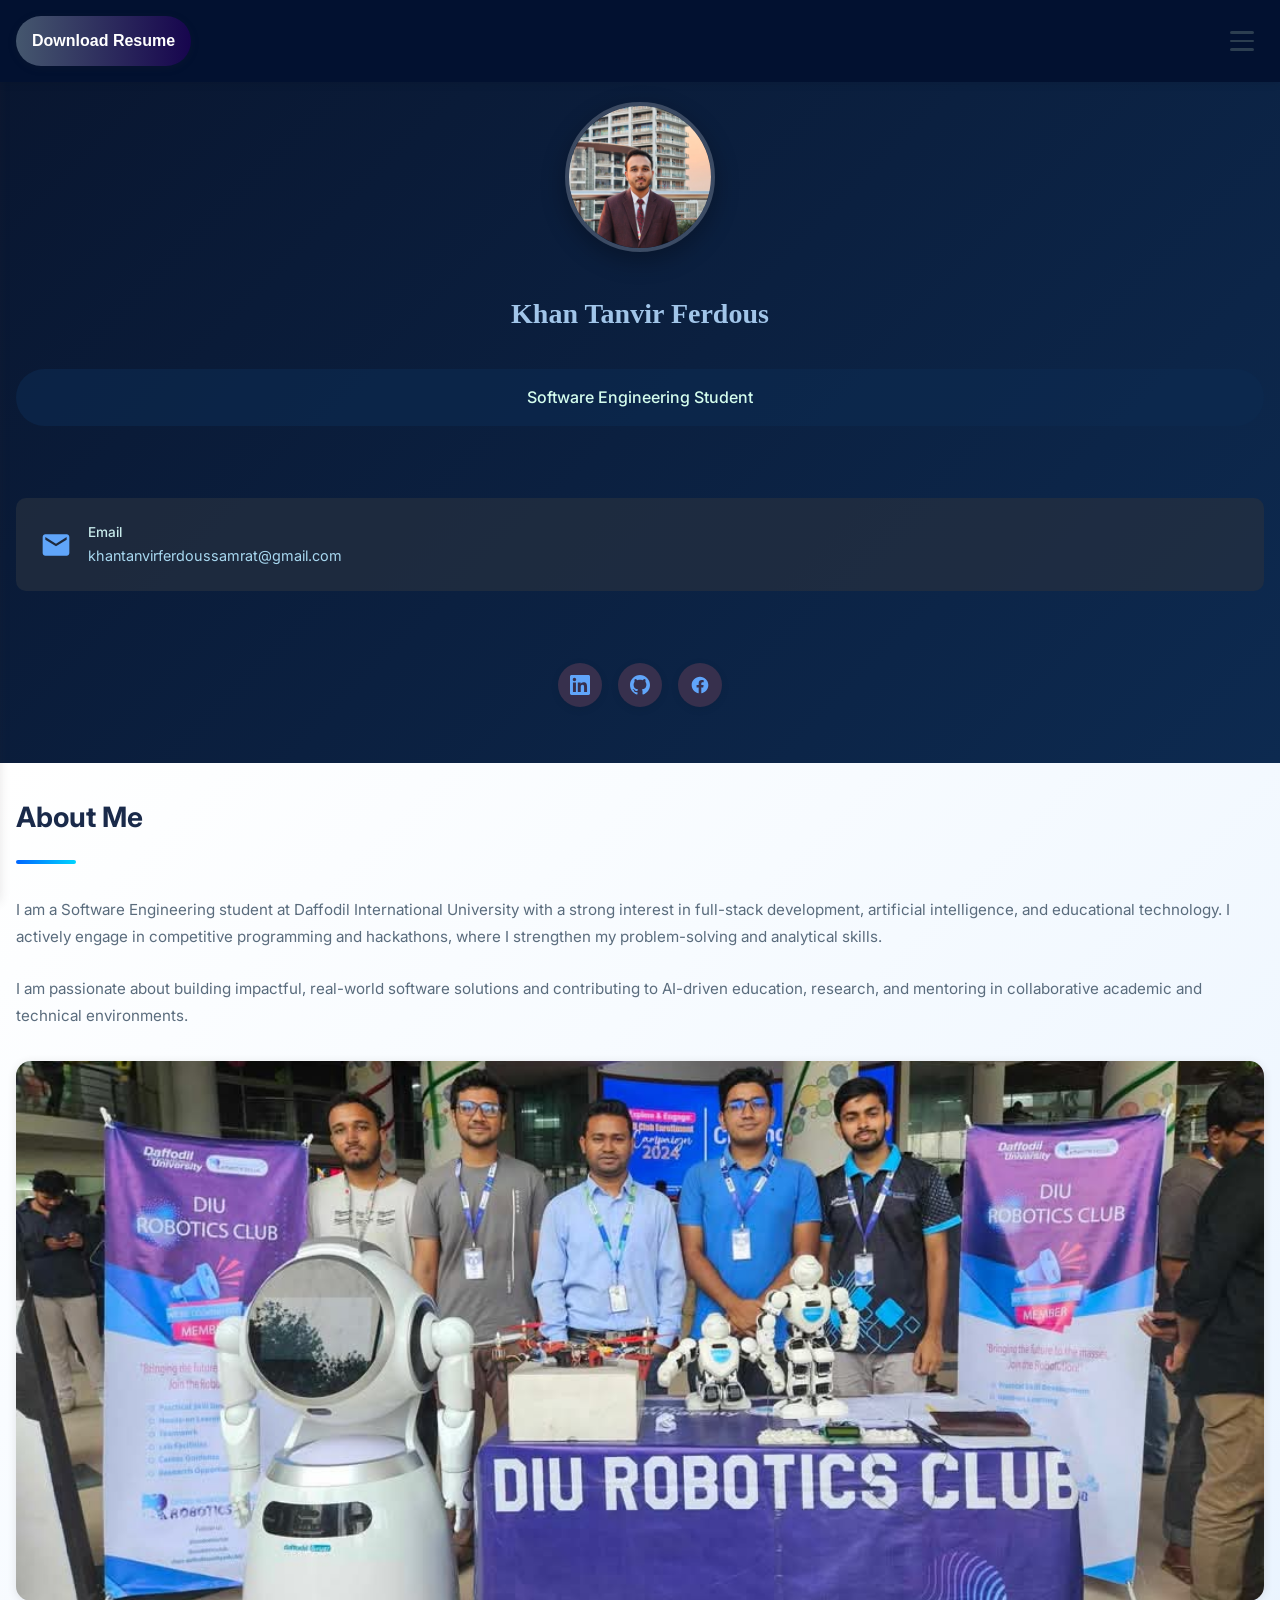
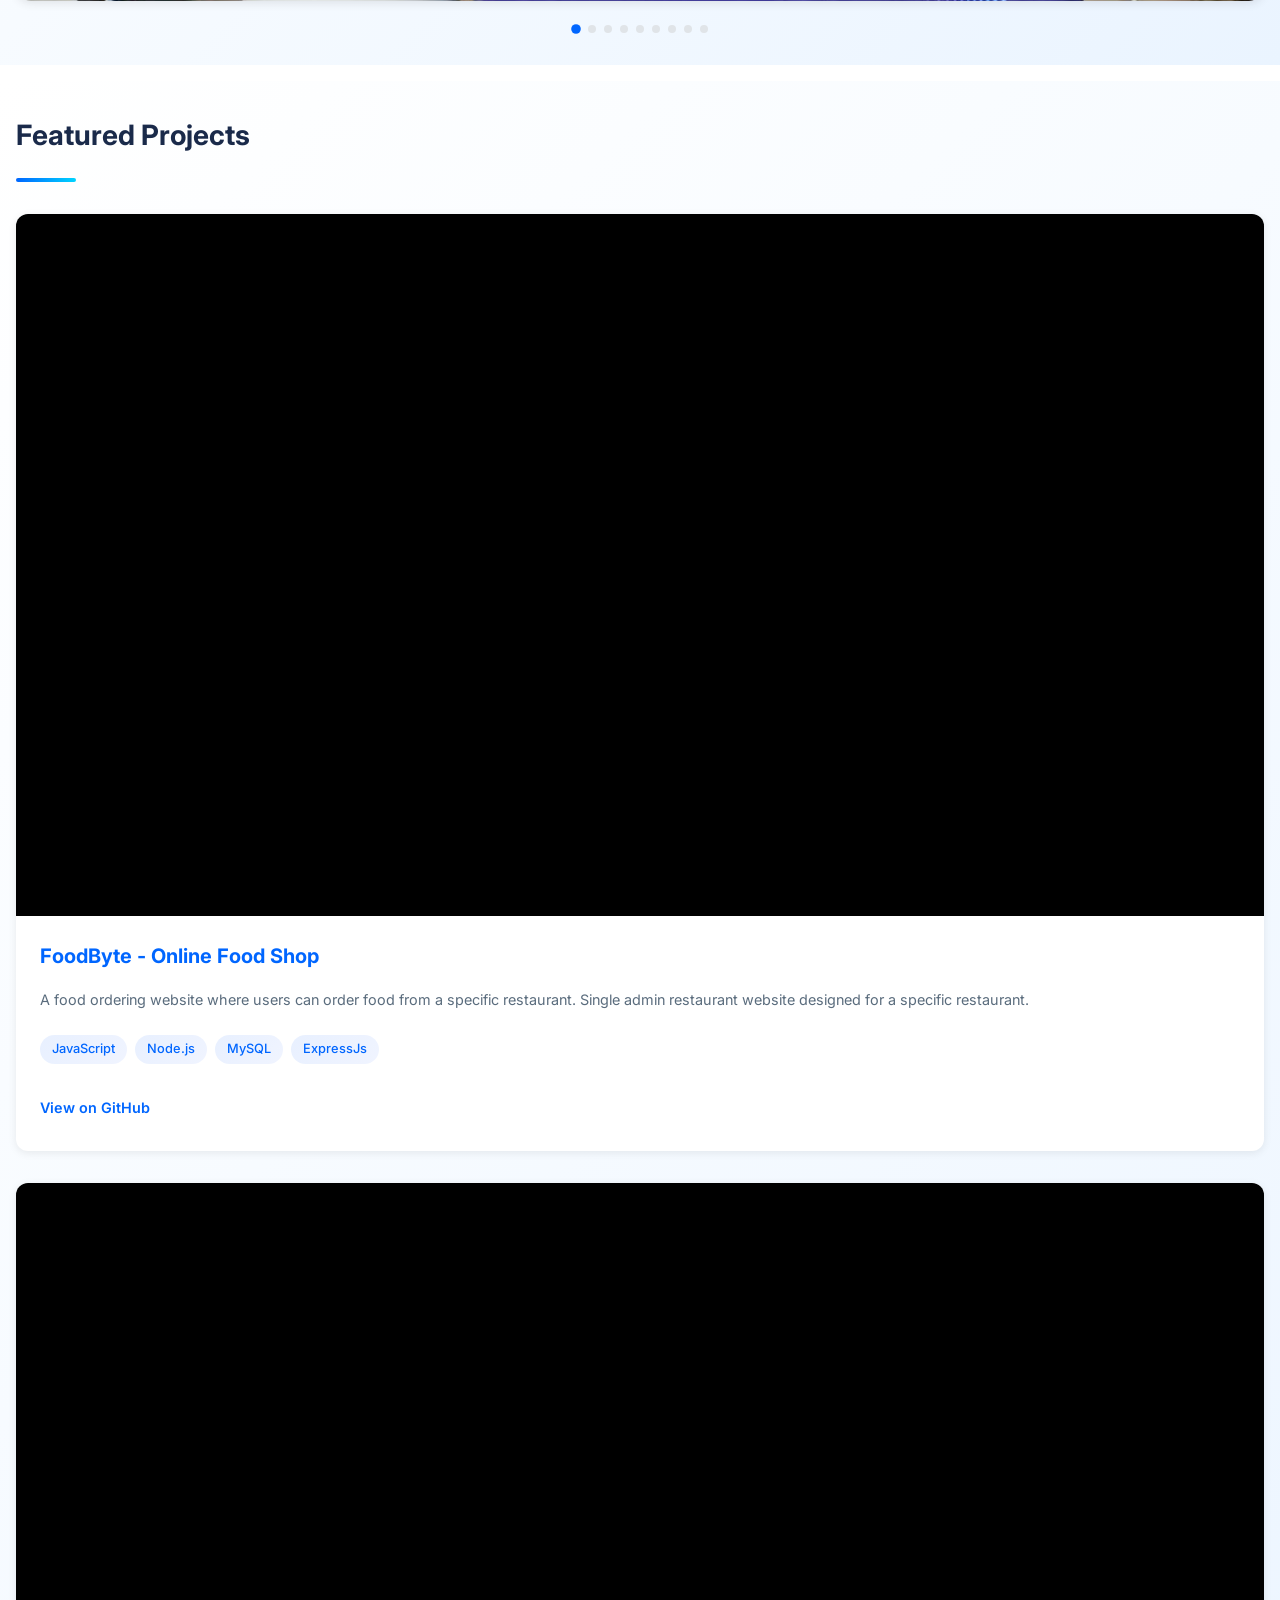
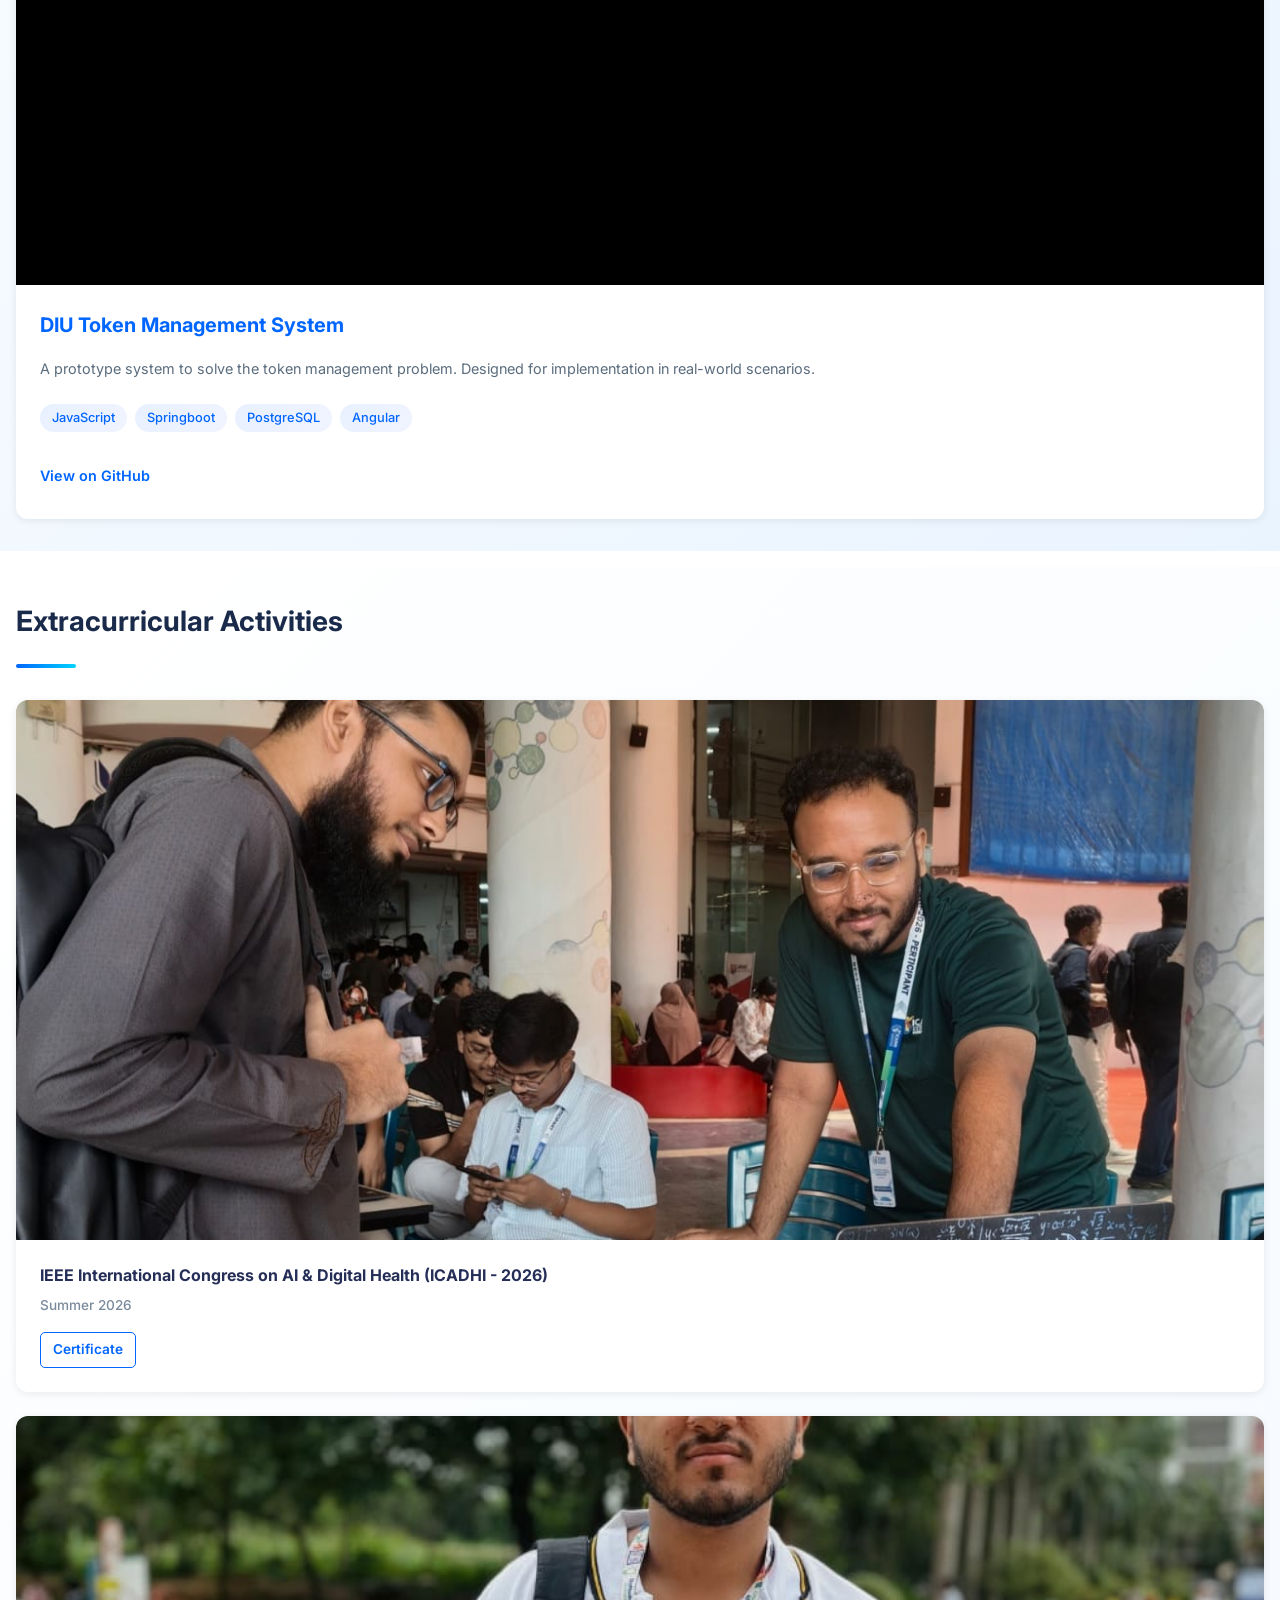
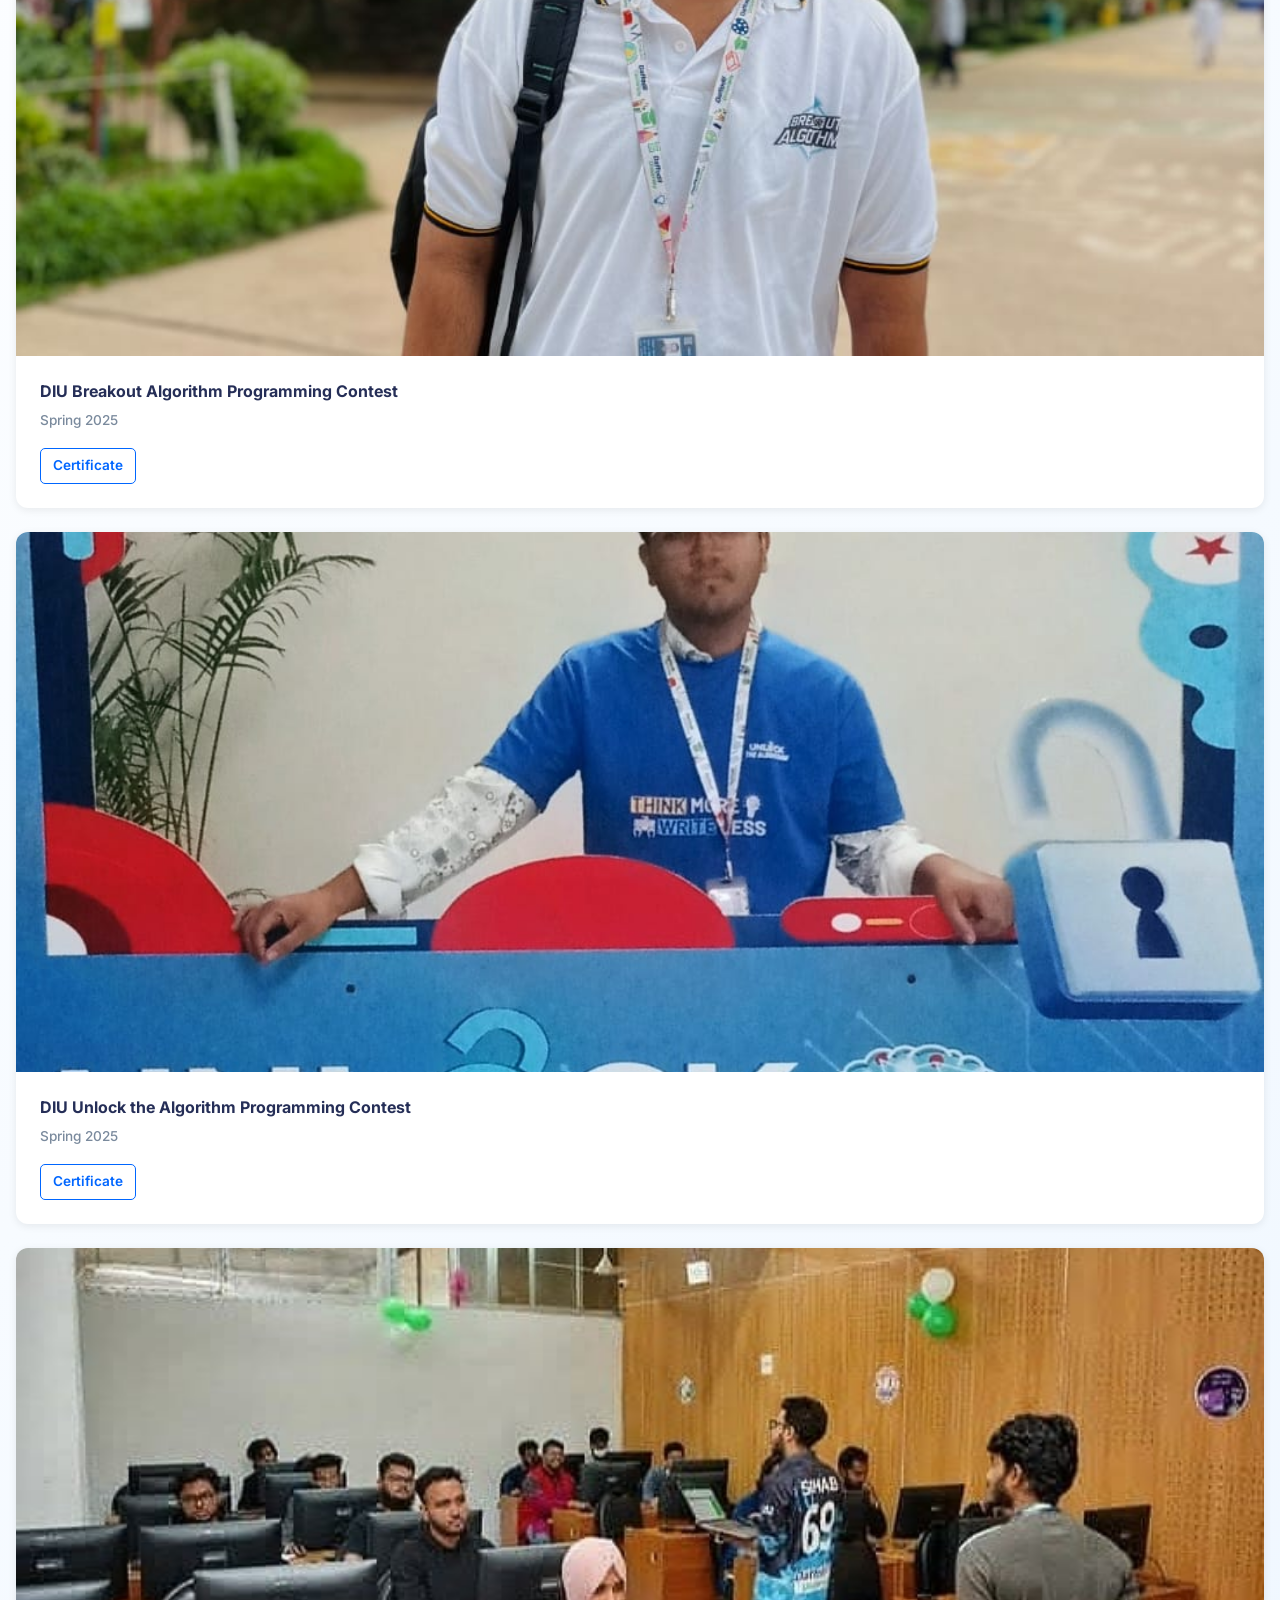
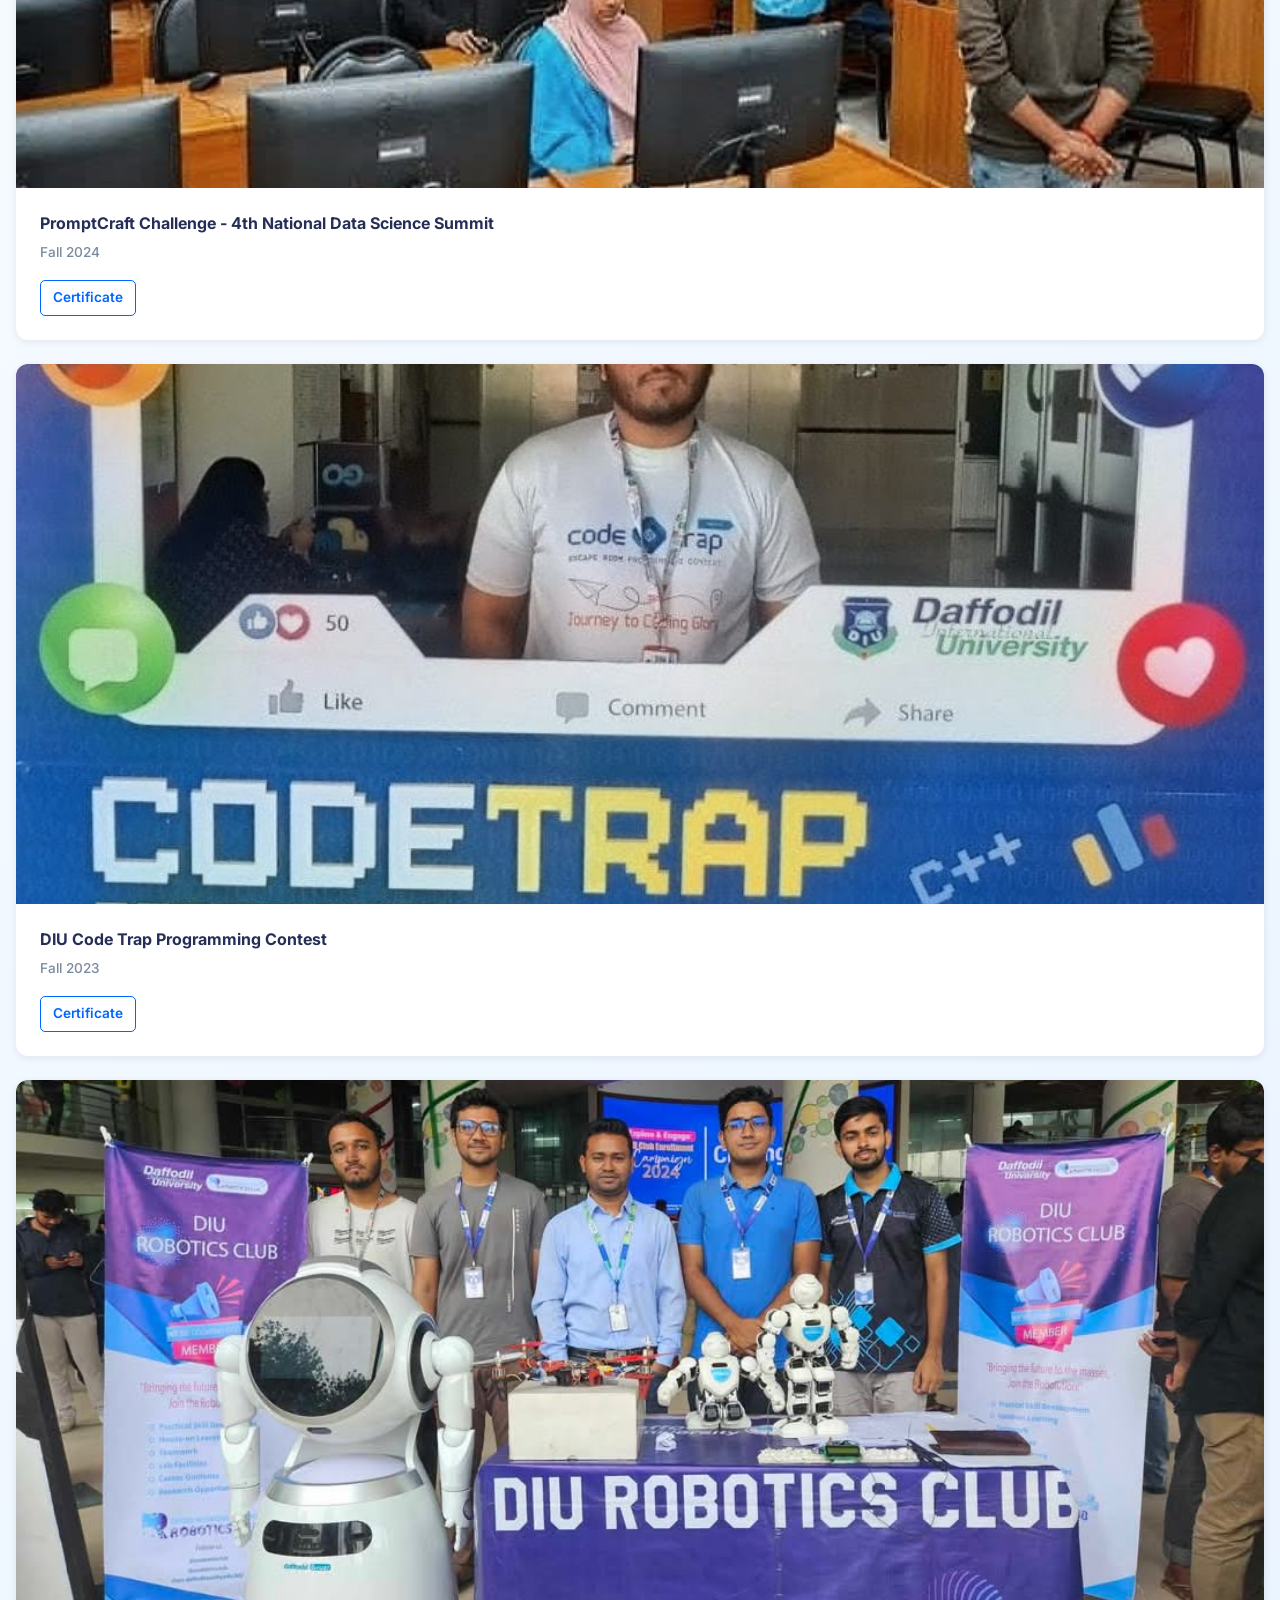
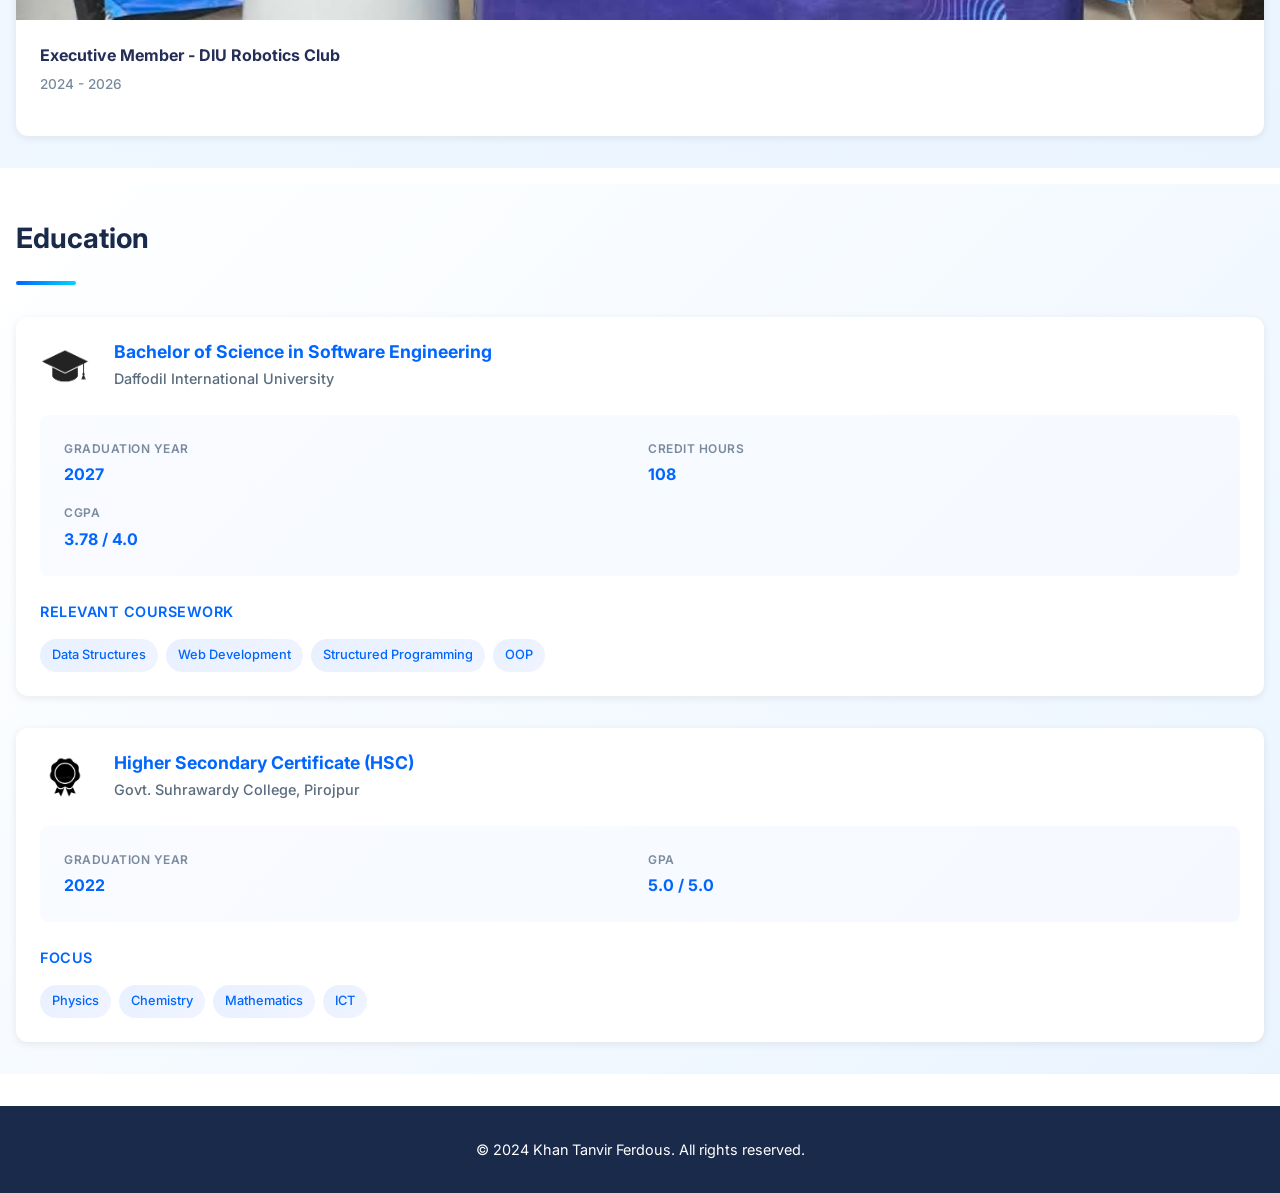
==== mobile.html @ 86671465 "download button logic changed" ====
<!DOCTYPE html>
<html lang="en">
<head>
 <meta charset="UTF-8">
    <meta name="viewport" content="width=device-width, initial-scale=1.0">
    <meta name="description" content="Professional Software Engineer Portfolio">
    
    <title>Khan Tanvir Ferdous</title>

    <link href="https://fonts.googleapis.com/css2?family=Inter:wght@400;500;600&display=swap" rel="stylesheet">
    
    <link rel="stylesheet" href="/mobilecss/main.css">
    <link rel="stylesheet" href="/mobilecss/nav.css">
    <link rel="stylesheet" href="/mobilecss/profile.css">
    <link rel="stylesheet" href="/mobilecss/home.css">
    <link rel="stylesheet" href="/mobilecss/project.css">
    <link rel="stylesheet" href="/mobilecss/extra.css">
    <link rel="stylesheet" href="/mobilecss/education.css">
</head>

</head>

<body>
    <!-- MOBILE HEADER WITH HAMBURGER MENU -->
    <header class="mobile-header">
        <div class="header-content">
            <button class="btn-primary" id="downloadResumeBtn">Download Resume</button>
            <button class="hamburger-menu" id="hamburgerBtn" aria-label="Toggle menu">
                <span class="hamburger-line"></span>
                <span class="hamburger-line"></span>
                <span class="hamburger-line"></span>
            </button>
        </div>
    </header>

    <!-- MOBILE NAVIGATION DRAWER -->
    <nav class="mobile-nav" id="mobileNav">
        <ul class="mobile-nav-menu">
            <li><a href="#about" class="mobile-nav-link" data-section="about">Home</a></li>
            <li><a href="#projects" class="mobile-nav-link" data-section="projects">Projects</a></li>
            <li><a href="#extracurricular" class="mobile-nav-link" data-section="extracurricular">Activities</a></li>
            <li><a href="#education" class="mobile-nav-link" data-section="education">Education</a></li>
        </ul>
    </nav>

    <!-- MAIN CONTENT -->
    <main class="mobile-content">
        
        <!-- PROFILE SECTION -->
        <section class="profile-section" id="profile">
            <div class="profile-card">
                <!-- Profile Image -->
                <div class="profile-image-wrapper">
                    <img src="./assets/profile2.jpeg" alt="Khan Tanvir Ferdous" class="profile-image">
                </div>

                <!-- Profile Info -->
                <h1 class="profile-name">Khan Tanvir Ferdous</h1>
                <p class="profile-title">Software Engineering Student</p>

                <!-- Email -->
                <div class="profile-contact">
                    <svg class="contact-icon" viewBox="0 0 24 24" fill="currentColor">
                        <path d="M20 4H4C2.9 4 2 4.9 2 6V18C2 19.1 2.9 20 4 20H20C21.1 20 22 19.1 22 18V6C22 4.9 21.1 4 20 4ZM20 8L12 13L4 8V6L12 11L20 6V8Z"/>
                    </svg>
                    <div class="contact-info">
                        <p class="contact-label">Email</p>
                        <a href="mailto:khantanvirferdoussamrat@gmail.com" class="contact-value">
                            khantanvirferdoussamrat@gmail.com
                        </a>
                    </div>
                </div>

                <!-- Social Links -->
                <div class="profile-socials">
                    <a href="https://www.linkedin.com/in/khan-tanvir-ferdous-86a6a3269/" class="social-btn" title="LinkedIn" aria-label="LinkedIn">
                        <svg viewBox="0 0 24 24" fill="currentColor">
                            <path d="M20.447 20.452h-3.554v-5.569c0-1.328-.027-3.037-1.852-3.037-1.853 0-2.136 1.445-2.136 2.939v5.667H9.351V9h3.414v1.561h.046c.477-.9 1.637-1.85 3.37-1.85 3.601 0 4.267 2.37 4.267 5.455v6.286zM5.337 7.433c-1.144 0-2.063-.926-2.063-2.065 0-1.138.92-2.063 2.063-2.063 1.14 0 2.064.925 2.064 2.063 0 1.139-.925 2.065-2.064 2.065zm1.782 13.019H3.555V9h3.564v11.452zM22.225 0H1.771C.792 0 0 .774 0 1.729v20.542C0 23.227.792 24 1.771 24h20.451C23.2 24 24 23.227 24 22.271V1.729C24 .774 23.2 0 22.225 0z"/>
                        </svg>
                    </a>

                    <a href="https://github.com/tanvir1811" class="social-btn" title="GitHub" aria-label="GitHub">
                        <svg viewBox="0 0 24 24" fill="currentColor">
                            <path d="M12 0c-6.626 0-12 5.373-12 12 0 5.302 3.438 9.8 8.207 11.387.599.111.793-.261.793-.577v-2.234c-3.338.726-4.033-1.416-4.033-1.416-.546-1.387-1.333-1.756-1.333-1.756-1.089-.745.083-.729.083-.729 1.205.084 1.839 1.237 1.839 1.237 1.07 1.834 2.807 1.304 3.492.997.107-.775.418-1.305.762-1.604-2.665-.305-5.467-1.334-5.467-5.931 0-1.311.469-2.381 1.236-3.221-.124-.303-.535-1.524.117-3.176 0 0 1.008-.322 3.301 1.23.957-.266 1.983-.399 3.003-.404 1.02.005 2.047.138 3.006.404 2.291-1.552 3.297-1.23 3.297-1.23.653 1.653.242 2.874.118 3.176.77.84 1.235 1.911 1.235 3.221 0 4.609-2.807 5.624-5.479 5.921.43.372.823 1.102.823 2.222v3.293c0 .319.192.694.801.576 4.765-1.589 8.199-6.086 8.199-11.386 0-6.627-5.373-12-12-12z"/>
                        </svg>
                    </a>

                    <a href="https://www.facebook.com/khan.tanvir.ferdous.samrat" class="social-btn" title="Facebook" aria-label="Facebook">
                        <svg viewBox="0 0 24 24" fill="currentColor">
                            <path d="M22 12.07C22 6.49 17.52 2 12 2S2 6.49 2 12.07C2 17.08 5.66 21.21 10.44 22v-7.03H7.9v-2.9h2.54V9.86c0-2.5 1.49-3.89 3.77-3.89 1.09 0 2.23.2 2.23.2v2.46h-1.26c-1.24 0-1.63.77-1.63 1.56v1.87h2.78l-.44 2.9h-2.34V22C18.34 21.21 22 17.08 22 12.07z"/>
                        </svg>
                    </a>
                </div>

               
             
            </div>
        </section>

        <!-- ABOUT SECTION -->
        <section class="content-section" id="about">
            <h2 class="section-title">About Me</h2>
            <div class="about-text">
                <p>
                    I am a Software Engineering student at Daffodil International University 
                    with a strong interest in full-stack development, artificial intelligence, 
                    and educational technology. I actively engage in competitive programming 
                    and hackathons, where I strengthen my problem-solving and analytical skills.
                </p>
                <p>
                    I am passionate about building impactful, real-world software solutions and 
                    contributing to AI-driven education, research, and mentoring in collaborative 
                    academic and technical environments.
                </p>
            </div>

            <!-- Image Slider -->
            <div class="slider-container">
                <div class="slider" id="slider">
                    <img src="/slide/img1.jpeg" class="slider-img active" alt="About image 1">
                    <img src="/slide/img2.jpeg" class="slider-img" alt="About image 2">
                    <img src="/slide/img3.jpeg" class="slider-img" alt="About image 3">
                    <img src="/slide/img4.jpeg" class="slider-img" alt="About image 4">
                    <img src="/slide/img5.jpeg" class="slider-img" alt="About image 5">
                    <img src="/slide/img6.jpeg" class="slider-img" alt="About image 6">
                    <img src="/slide/img7.jpeg" class="slider-img" alt="About image 7">
                    <img src="/slide/img8.jpeg" class="slider-img" alt="About image 8">
                    <img src="/slide/img9.jpeg" class="slider-img" alt="About image 9">
                </div>
                <div class="slider-dots" id="sliderDots"></div>
            </div>
        </section>

        <!-- PROJECTS SECTION -->
        <section class="content-section" id="projects">
            <h2 class="section-title">Featured Projects</h2>
            
            <div class="projects-container">
                <!-- Project 1 -->
                <div class="project-card">
                    <div class="project-video">
                        <iframe 
                            src="https://www.youtube.com/embed/AEW1ljYDlUI?si=YciIlrvZ-PVbw1VF" 
                            title="FoodByte - Online Food Shop" 
                            frameborder="0" 
                            allow="accelerometer; autoplay; clipboard-write; encrypted-media; gyroscope; picture-in-picture; web-share" 
                            referrerpolicy="strict-origin-when-cross-origin" 
                            allowfullscreen>
                        </iframe>
                    </div>
                    <div class="project-info">
                        <h3 class="project-title">FoodByte - Online Food Shop</h3>
                        <p class="project-description">
                            A food ordering website where users can order food from a specific restaurant. 
                            Single admin restaurant website designed for a specific restaurant.
                        </p>
                        <div class="project-tech">
                            <span class="tech-tag">JavaScript</span>
                            <span class="tech-tag">Node.js</span>
                            <span class="tech-tag">MySQL</span>
                            <span class="tech-tag">ExpressJs</span>
                        </div>
                        <a href="https://github.com/tanvir1811/FoodByte-Your-Online-food-shop-.git" class="project-link">View on GitHub</a>
                    </div>
                </div>

                <!-- Project 2 -->
                <div class="project-card">
                    <div class="project-video">
                        <iframe 
                            src="https://www.youtube.com/embed/l3aJkHZYhbU?si=_5CMK5Y2vwbBhUc5" 
                            title="DIU Token Management System" 
                            frameborder="0" 
                            allow="accelerometer; autoplay; clipboard-write; encrypted-media; gyroscope; picture-in-picture; web-share" 
                            referrerpolicy="strict-origin-when-cross-origin" 
                            allowfullscreen>
                        </iframe>
                    </div>
                    <div class="project-info">
                        <h3 class="project-title">DIU Token Management System</h3>
                        <p class="project-description">
                            A prototype system to solve the token management problem. 
                            Designed for implementation in real-world scenarios.
                        </p>
                        <div class="project-tech">
                            <span class="tech-tag">JavaScript</span>
                            <span class="tech-tag">Springboot</span>
                            <span class="tech-tag">PostgreSQL</span>
                            <span class="tech-tag">Angular</span>
                        </div>
                        <a href="https://github.com/tanvir1811/Token-management-Project.git" class="project-link">View on GitHub</a>
                    </div>
                </div>
            </div>
        </section>

        <!-- EXTRACURRICULAR SECTION -->
        <section class="content-section" id="extracurricular">
            <h2 class="section-title">Extracurricular Activities</h2>
            
            <div class="activities-container">
                <!-- Activity 1 -->
                <div class="activity-card">
                    <img src="/slide/img4.jpeg" alt="ICADHI 2026" class="activity-image">
                    <div class="activity-body">
                        <h3>IEEE International Congress on AI & Digital Health (ICADHI - 2026)</h3>
                        <p class="activity-date">Summer 2026</p>
                        <a onclick="openme('https://drive.google.com/drive/folders/1NEAx9WpXpdKQpH4qCY6IUrsxdXr2aw16?usp=sharing' )" class="activity-link">Certificate</a>
                    </div>
                </div>

                <!-- Activity 2 -->
                <div class="activity-card">
                    <img src="/slide/img8.jpeg" alt="DIU Breakout Algorithm" class="activity-image">
                    <div class="activity-body">
                        <h3>DIU Breakout Algorithm Programming Contest</h3>
                        <p class="activity-date">Spring 2025</p>
                        <a onclick="openme('https://drive.google.com/drive/folders/1llkfXi-VTgfcDcRg2CLD2k0v3Nku53dE?usp=drive_link' )" class="activity-link">Certificate</a>
                    </div>
                </div>

                <!-- Activity 3 -->
                <div class="activity-card">
                    <img src="/slide/img7.jpeg" alt="DIU Unlock the Algorithm" class="activity-image">
                    <div class="activity-body">
                        <h3>DIU Unlock the Algorithm Programming Contest</h3>
                        <p class="activity-date">Spring 2025</p>
                        <a onclick="openme('https://drive.google.com/drive/folders/1e4U6Trs_4qMES1USOspOaQN3Jhd0RWwK?usp=drive_link' )" class="activity-link">Certificate</a>
                    </div>
                </div>

                <!-- Activity 4 -->
                <div class="activity-card">
                    <img src="/slide/img6.jpeg" alt="PromptCraft Challenge" class="activity-image">
                    <div class="activity-body">
                        <h3>PromptCraft Challenge - 4th National Data Science Summit</h3>
                        <p class="activity-date">Fall 2024</p>
                        <a onclick="openme('https://drive.google.com/drive/folders/1yYMXuE7F3q1YCkcuzMGPLxrGX-Dm4Wxq?usp=drive_link' )" class="activity-link">Certificate</a>
                    </div>
                </div>

                <!-- Activity 5 -->
                <div class="activity-card">
                    <img src="/slide/img9.jpeg" alt="DIU Code Trap" class="activity-image">
                    <div class="activity-body">
                        <h3>DIU Code Trap Programming Contest</h3>
                        <p class="activity-date">Fall 2023</p>
                        <a onclick="openme('https://drive.google.com/drive/folders/1PWL66o63k4ZMp_ZJrcKHYxQyoIyvIeil?usp=drive_link' )"class="activity-link">Certificate</a>
                    </div>
                </div>

                <!-- Activity 6 -->
                <div class="activity-card">
                    <img src="/slide/img1.jpeg" alt="DIU Robotics Club" class="activity-image">
                    <div class="activity-body">
                        <h3>Executive Member - DIU Robotics Club</h3>
                        <p class="activity-date">2024 - 2026</p>
                       
                    </div>
                </div>
            </div>
        </section>

        <!-- EDUCATION SECTION -->
        <section class="content-section" id="education">
            <h2 class="section-title">Education</h2>
            
            <div class="education-container">
                <!-- Bachelor's Degree -->
                <div class="education-card">
                    <div class="education-header">
                        <img src="/logoimages/cap.png" alt="Bachelor degree" class="education-icon">
                        <div class="education-title">
                            <h3>Bachelor of Science in Software Engineering</h3>
                            <p>Daffodil International University</p>
                        </div>
                    </div>
                    
                    <div class="education-details">
                        <div class="detail">
                            <span class="detail-label">Graduation Year</span>
                            <span class="detail-value">2027</span>
                        </div>
                        <div class="detail">
                            <span class="detail-label">Credit Hours</span>
                            <span class="detail-value">108</span>
                        </div>
                        <div class="detail">
                            <span class="detail-label">CGPA</span>
                            <span class="detail-value">3.78 / 4.0</span>
                        </div>
                    </div>

                    <div class="coursework">
                        <p class="coursework-title">Relevant Coursework</p>
                        <div class="tags">
                            <span class="tag">Data Structures</span>
                            <span class="tag">Web Development</span>
                            <span class="tag">Structured Programming</span>
                            <span class="tag">OOP</span>
                        </div>
                    </div>
                </div>

                <!-- HSC -->
                <div class="education-card">
                    <div class="education-header">
                        <img src="/logoimages/badge.png" alt="HSC" class="education-icon">
                        <div class="education-title">
                            <h3>Higher Secondary Certificate (HSC)</h3>
                            <p>Govt. Suhrawardy College, Pirojpur</p>
                        </div>
                    </div>
                    
                    <div class="education-details">
                        <div class="detail">
                            <span class="detail-label">Graduation Year</span>
                            <span class="detail-value">2022</span>
                        </div>
                        <div class="detail">
                            <span class="detail-label">GPA</span>
                            <span class="detail-value">5.0 / 5.0</span>
                        </div>
                    </div>

                    <div class="coursework">
                        <p class="coursework-title">Focus</p>
                        <div class="tags">
                            <span class="tag">Physics</span>
                            <span class="tag">Chemistry</span>
                            <span class="tag">Mathematics</span>
                            <span class="tag">ICT</span>
                        </div>
                    </div>
                </div>
            </div>
        </section>

    </main>

    <!-- FOOTER -->
    <footer class="mobile-footer">
        <p>&copy; 2024 Khan Tanvir Ferdous. All rights reserved.</p>
    </footer>

    <!-- Mobile JavaScript -->
     <script src="/mobilejs/home.js"></script>
    <script src="/mobilejs/main.js"></script>
    <script src="/mobilejs/nav.js"></script>
</body>
</html>
---- mobilecss/main.css ----
:root {
    /* Colors */
    --primary: #0066ff;
    --primary-dark: #004acc;
    --secondary: #1a2a4a;
    --accent: #00d4ff;
    --text-dark: #2c3e50;
    --text-light: #5a6c7d;
    --text-muted: #7a8a9d;
    --bg-light: #f5f6fa;
    --bg-white: #ffffff;
    --border-color: #e0e4e8;
    --success: #10b981;
    --profile-bg: #091630;

    /* Typography */
    --font-family: 'Inter', 'Segoe UI', Tahoma, Geneva, Verdana, sans-serif;
    --font-display: 'Times New Roman', Times, serif;

    /* Effects */
    --transition: all 0.3s ease;
    --shadow-sm: 0 2px 8px rgba(0, 0, 0, 0.08);
    --shadow-md: 0 2px 10px rgba(56, 52, 52, 0.12);
    --shadow-lg: 0 5px 16px rgba(0, 0, 0, 0.15);

    /* Spacing */
    --spacing-xs: 0.5rem;
    --spacing-sm: 1rem;
    --spacing-md: 1.5rem;
    --spacing-lg: 2rem;
    --spacing-xl: 3rem;
}

* {
    margin: 0;
    padding: 0;
    box-sizing: border-box;
}

html {
    scroll-behavior: smooth;
    font-size: 16px;
}

body {
    font-family: var(--font-family);
    color: var(--text-dark);
    background-color: var(--bg-white);
    line-height: 1.6;
    overflow-x: hidden;
}


.content-section {
    padding: var(--spacing-lg) var(--spacing-sm);
    background: linear-gradient(135deg, #ffffff 0%, #f7fbff 40%, #eaf4ff 100%);
    margin-bottom: var(--spacing-sm);
}

.content-section:first-of-type {
    margin-top: 0;
}

.section-title {
    font-size: 1.75rem;
    font-weight: 700;
    color: var(--secondary);
    margin-bottom: var(--spacing-lg);
    position: relative;
    padding-bottom: var(--spacing-md);
}

.section-title::after {
    content: '';
    position: absolute;
    bottom: 0;
    left: 0;
    width: 60px;
    height: 4px;
    background: linear-gradient(90deg, var(--primary), var(--accent));
    border-radius: 2px;
}



.mobile-footer {
    background-color: var(--secondary);
    color: white;
    text-align: center;
    padding: var(--spacing-lg) var(--spacing-sm);
    margin-top: var(--spacing-lg);
}

.mobile-footer p {
    margin: 0;
    font-size: 0.9rem;
}

/* ===========================
   RESPONSIVE UTILITIES
   =========================== */

@media (max-width: 480px) {
    :root {
        font-size: 14px;
    }

    .header-title {
        font-size: 1.1rem;
    }

    .section-title {
        font-size: 1.5rem;
    }

    .profile-name {
        font-size: 1.5rem;
    }

    .education-details {
        grid-template-columns: 1fr;
    }

    .projects-container,
    .activities-container {
        gap: var(--spacing-sm);
    }
}

/* Prevent zoom on input focus for iOS */
@media (max-width: 767px) {
    input,
    select,
    textarea,
    button {
        font-size: 16px;
    }
}

/* Reduce motion for users who prefer it */
@media (prefers-reduced-motion: reduce) {
    * {
        animation-duration: 0.01ms !important;
        animation-iteration-count: 1 !important;
        transition-duration: 0.01ms !important;
        scroll-behavior: auto !important;
    }
}
---- mobilecss/nav.css ----
.mobile-header {
    position: fixed;
    top: 0;
    left: 0;
    right: 0;
    background-color:#021130;;
    box-shadow: var(--shadow-sm);
    z-index: 100;
    padding: var(--spacing-sm);
}

.header-content {
    display: flex;
    justify-content: space-between;
    align-items: center;
    max-width: 100%;
    margin: 0 auto;
}



/* HAMBURGER MENU */
.hamburger-menu {
    display: flex;
    flex-direction: column;
    gap: 6px;
    background: none;
    border: none;
    cursor: pointer;
    padding: var(--spacing-xs);
    width: 44px;
    height: 44px;
    align-items: center;
    justify-content: center;
    touch-action: manipulation;
}

.hamburger-line {
    width: 24px;
    height: 2.5px;
    background-color: var(--text-dark);
    border-radius: 2px;
    transition: var(--transition);
}

.hamburger-menu.active .hamburger-line:nth-child(1) {
    transform: rotate(45deg) translate(8px, 8px);
}

.hamburger-menu.active .hamburger-line:nth-child(2) {
    opacity: 0;
}

.hamburger-menu.active .hamburger-line:nth-child(3) {
    transform: rotate(-45deg) translate(7px, -7px);
}


.mobile-nav {
    position: fixed;
    top: 60px;
    left: -100%;
    width: 100%;
    height: calc(100vh - 60px);
    background-color: rgb(15, 15, 63);
    box-shadow: var(--shadow-md);
    z-index: 99;
    transition: left 0.3s ease;
    overflow-y: auto;
}

.mobile-nav.active {
    left: 0;
}

.mobile-nav-menu {
    list-style: none;
    padding: var(--spacing-lg) var(--spacing-sm);
}

.mobile-nav-menu li {
    border-bottom: 1px solid var(--border-color);
}

.mobile-nav-link {
    display: block;
    padding: var(--spacing-md) var(--spacing-sm);
    text-decoration: none;
    color: rgb(249, 253, 211);
    font-weight: 500;
    font-size: 1rem;
    transition: var(--transition);
}

.mobile-nav-link:active,
.mobile-nav-link.active {
    color: var(--primary);
    
}

.btn-primary {
    background: linear-gradient(90deg, #45576e, #17054e);
    color: white;
    border: none;
    padding:var(--spacing-sm);
    border-radius: 30px;
    font-size: 1rem;
    font-weight: 600;
    cursor: pointer;
    transition: var(--transition);
    box-shadow: var(--shadow-md);
    touch-action: manipulation;
    min-height: 30px;
}

.btn-primary:active {
    transform: translateY(-2px);
    box-shadow: var(--shadow-lg);
}
---- mobilecss/profile.css ----
.mobile-content {
    margin-top: 70px;
    padding: 0;
}

/* ===========================
   PROFILE SECTION
   =========================== */

.profile-section {
    background: linear-gradient(135deg, var(--profile-bg) 0%, #0d2a50 100%);
    padding: var(--spacing-lg) var(--spacing-sm);
    text-align: center;
    color: white;
}

.profile-card {
    display: flex;
    flex-direction: column;
    gap: var(--spacing-md);
}

.profile-image-wrapper {
    display: flex;
    justify-content: center;
    margin: 0 auto;
}

.profile-image {
    width: 150px;
    height: 150px;
    border-radius: 50%;
    object-fit: cover;
    border: 4px solid rgba(255, 255, 255, 0.2);
    box-shadow: 0 8px 24px rgba(0, 0, 0, 0.3);
    transition: var(--transition);
}

.profile-image:active {
    transform: scale(1.05);
}

.profile-name {
    font-size: 1.75rem;
    font-weight: 800;
    color: #a1c5e9;
    font-family: var(--font-display);
    margin: var(--spacing-sm) 0 var(--spacing-xs) 0;
}

.profile-title {
    font-size: 1rem;
    color: #d4fded;
    font-weight: 500;
    margin: 0 0 var(--spacing-md) 0;
    padding: var(--spacing-sm) 0;
    border-radius: 50px;
    background-color: rgba(13, 42, 80, 0.6);
}

/* Profile Contact */
.profile-contact {
    display: flex;
    align-items: center;
    gap: var(--spacing-sm);
    background-color: rgba(37, 47, 63, 0.7);
    border-radius: 10px;
    padding: var(--spacing-md);
    margin: var(--spacing-md) 0;
}

.contact-icon {
    width: 32px;
    height: 32px;
    color: #60A5FA;
    flex-shrink: 0;
}

.contact-info {
    text-align: left;
}

.contact-label {
    font-size: 0.85rem;
    color: #c9ecec;
    margin: 0;
    font-weight: 500;
}

.contact-value {
    font-size: 0.9rem;
    color: #a8d8f0;
    text-decoration: none;
    display: block;
    word-break: break-all;
}

.contact-value:active {
    color: white;
}

/* Profile Social */
.profile-socials {
    display: flex;
    gap: var(--spacing-sm);
    justify-content: center;
    margin: var(--spacing-md) 0;
}

.social-btn {
    width: 44px;
    height: 44px;
    border-radius: 50%;
    background-color: #37304d;
    display: flex;
    align-items: center;
    justify-content: center;
    color: #60A5FA;
    text-decoration: none;
    transition: var(--transition);
    box-shadow: var(--shadow-sm);
    touch-action: manipulation;
}

.social-btn:active {
    background-color: #60A5FA;
    color: white;
    transform: scale(1.1);
}

.social-btn svg {
    width: 20px;
    height: 20px;
}
---- mobilecss/home.css ----
.about-text {
    margin-bottom: var(--spacing-lg);
}

.about-text p {
    font-size: 0.95rem;
    color: var(--text-light);
    margin-bottom: var(--spacing-md);
    line-height: 1.8;
}

.about-text p:last-child {
    margin-bottom: 0;
}

.slider-container {
    margin-top: var(--spacing-lg);
}

.slider {
    position: relative;
    width: 100%;
    height: 60vh;
    border-radius: 15px;
    overflow: hidden;
    background-color: var(--border-color);
    box-shadow: var(--shadow-md);
    margin-bottom: var(--spacing-md);
}

.slider-img {
    position: absolute;
    width: 100%;
    height: 100%;
    object-fit: cover;
    opacity: 0;
    transition: opacity 1s ease;
}

.slider-img.active {
    opacity: 1;
}

.slider-dots {
    display: flex;
    justify-content: center;
    gap: 8px;
}

.slider-dot {
    width: 8px;
    height: 8px;
    border-radius: 50%;
    background-color: var(--border-color);
    cursor: pointer;
    transition: var(--transition);
    touch-action: manipulation;
}

.slider-dot.active {
    background-color: var(--primary);
    transform: scale(1.2);
}
---- mobilecss/project.css ----
.projects-container {
    display: flex;
    flex-direction: column;
    gap: var(--spacing-lg);
}

.project-card {
    background-color: var(--bg-white);
    border-radius: 12px;
    overflow: hidden;
    box-shadow: var(--shadow-sm);
    transition: var(--transition);
}

.project-card:active {
    box-shadow: var(--shadow-lg);
    transform: translateY(-4px);
}

.project-video {
    position: relative;
    width: 100%;
    padding-bottom: 56.25%; /* 16:9 aspect ratio */
    max-height: 500px;
    overflow: hidden;
    background-color: #000;
}

.project-video iframe {
    position: absolute;
    top: 0;
    left: 0;
    width: 100%;
    height: 100%;
    border: none;
}

.project-info {
    padding: var(--spacing-md);
}

.project-title {
    font-size: 1.25rem;
    font-weight: 700;
    color: var(--primary);
    margin-bottom: var(--spacing-sm);
}

.project-description {
    font-size: 0.9rem;
    color: var(--text-light);
    margin-bottom: var(--spacing-md);
    line-height: 1.6;
}

.project-tech {
    display: flex;
    flex-wrap: wrap;
    gap: var(--spacing-xs);
    margin-bottom: var(--spacing-md);
}

.tech-tag {
    display: inline-block;
    background: linear-gradient(135deg, #e8f0ff 0%, #f0f4ff 100%);
    color: var(--primary);
    padding: 4px 12px;
    border-radius: 20px;
    font-size: 0.8rem;
    font-weight: 500;
}

.project-link {
    display: inline-block;
    color: var(--primary);
    text-decoration: none;
    font-weight: 600;
    font-size: 0.9rem;
    padding: 8px 0;
    transition: var(--transition);
}

.project-link:active {
    color: var(--primary-dark);
    text-decoration: underline;
}
---- mobilecss/extra.css ----
.activities-container {
    display: flex;
    flex-direction: column;
    gap: var(--spacing-md);
}

.activity-card {
    background-color: var(--bg-white);
    border-radius: 12px;
    overflow: hidden;
    box-shadow: var(--shadow-sm);
    transition: var(--transition);
    display: flex;
    flex-direction: column;
}

.activity-card:active {
    box-shadow: var(--shadow-lg);
    transform: translateY(-4px);
}

.activity-image {
    width: 100%;
    height: 60vh;
    object-fit: cover;
    transition: var(--transition);
}

.activity-card:active .activity-image {
    transform: scale(1.05);
}

.activity-body {
    padding: var(--spacing-md);
    flex-grow: 1;
    display: flex;
    flex-direction: column;
    justify-content: space-between;
}

.activity-body h3 {
    font-size: 1rem;
    font-weight: 700;
    color: rgb(37, 46, 87);
    margin: 0 0 var(--spacing-xs) 0;
    line-height: 1.4;
}

.activity-date {
    font-size: 0.85rem;
    color: var(--text-muted);
    margin: 0 0 var(--spacing-sm) 0;
    font-weight: 500;
}

.activity-link {
    display: inline-block;
    color: var(--primary);
    text-decoration: none;
    font-weight: 600;
    font-size: 0.85rem;
    padding: 6px 12px;
    border: 1px solid var(--primary);
    border-radius: 5px;
    transition: var(--transition);
    width: fit-content;
    touch-action: manipulation;
}

.activity-link:active {
    background-color: var(--primary);
    color: white;
}
---- mobilecss/education.css ----
.education-container {
    display: flex;
    flex-direction: column;
    gap: var(--spacing-lg);
}

.education-card {
    background-color: var(--bg-white);
    padding: var(--spacing-md);
    border-radius: 12px;
    box-shadow: var(--shadow-sm);
    transition: var(--transition);
    display: flex;
    flex-direction: column;
    gap: var(--spacing-md);
}

.education-card:active {
    box-shadow: var(--shadow-lg);
    transform: translateY(-4px);
}

.education-header {
    display: flex;
    gap: var(--spacing-md);
    align-items: flex-start;
}

.education-icon {
    width: 50px;
    height: 50px;
    min-width: 50px;
    border-radius: 10px;
    object-fit: contain;
}

.education-title h3 {
    font-size: 1.1rem;
    font-weight: 700;
    color: var(--primary);
    margin: 0 0 4px 0;
    line-height: 1.3;
}

.education-title p {
    color: var(--text-light);
    font-size: 0.9rem;
    margin: 0;
    font-weight: 500;
}

.education-details {
    display: grid;
    grid-template-columns: 1fr 1fr;
    gap: var(--spacing-sm);
    padding: var(--spacing-md);
    background: linear-gradient(135deg, #f9fbff 0%, #f5f9ff 100%);
    border-radius: 8px;
}

.detail {
    display: flex;
    flex-direction: column;
    gap: 4px;
}

.detail-label {
    color: var(--text-muted);
    font-size: 0.75rem;
    font-weight: 600;
    text-transform: uppercase;
    letter-spacing: 0.5px;
}

.detail-value {
    color: var(--primary);
    font-size: 1rem;
    font-weight: 700;
}

.coursework {
    display: flex;
    flex-direction: column;
    gap: var(--spacing-sm);
}

.coursework-title {
    color: var(--primary);
    font-size: 0.9rem;
    font-weight: 600;
    margin: 0;
    text-transform: uppercase;
    letter-spacing: 0.5px;
}

.tags {
    display: flex;
    flex-wrap: wrap;
    gap: var(--spacing-xs);
}

.tag {
    display: inline-block;
    background: linear-gradient(135deg, #e8f0ff 0%, #f0f4ff 100%);
    color: var(--primary);
    padding: 6px 12px;
    border-radius: 20px;
    font-size: 0.8rem;
    font-weight: 500;
    transition: var(--transition);
}

.tag:active {
    background-color: var(--primary);
    color: white;
    transform: scale(1.05);
}
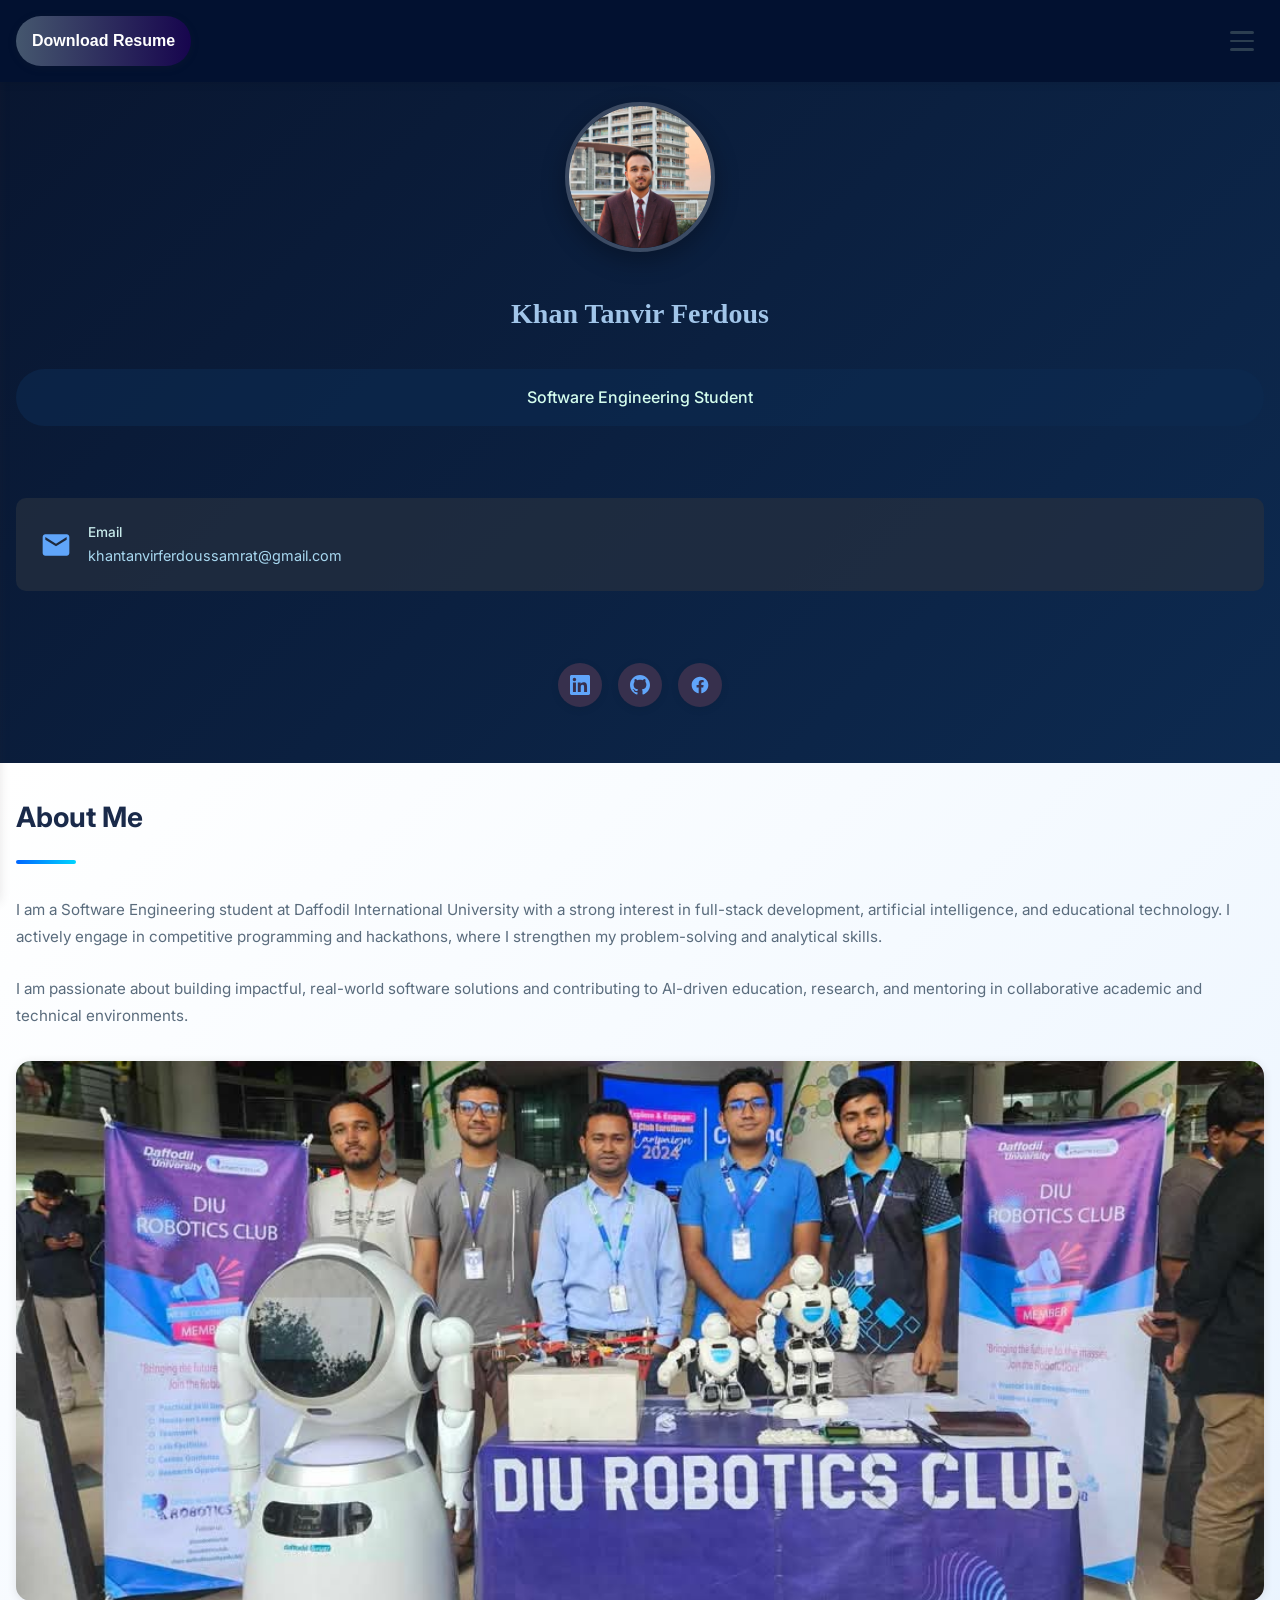
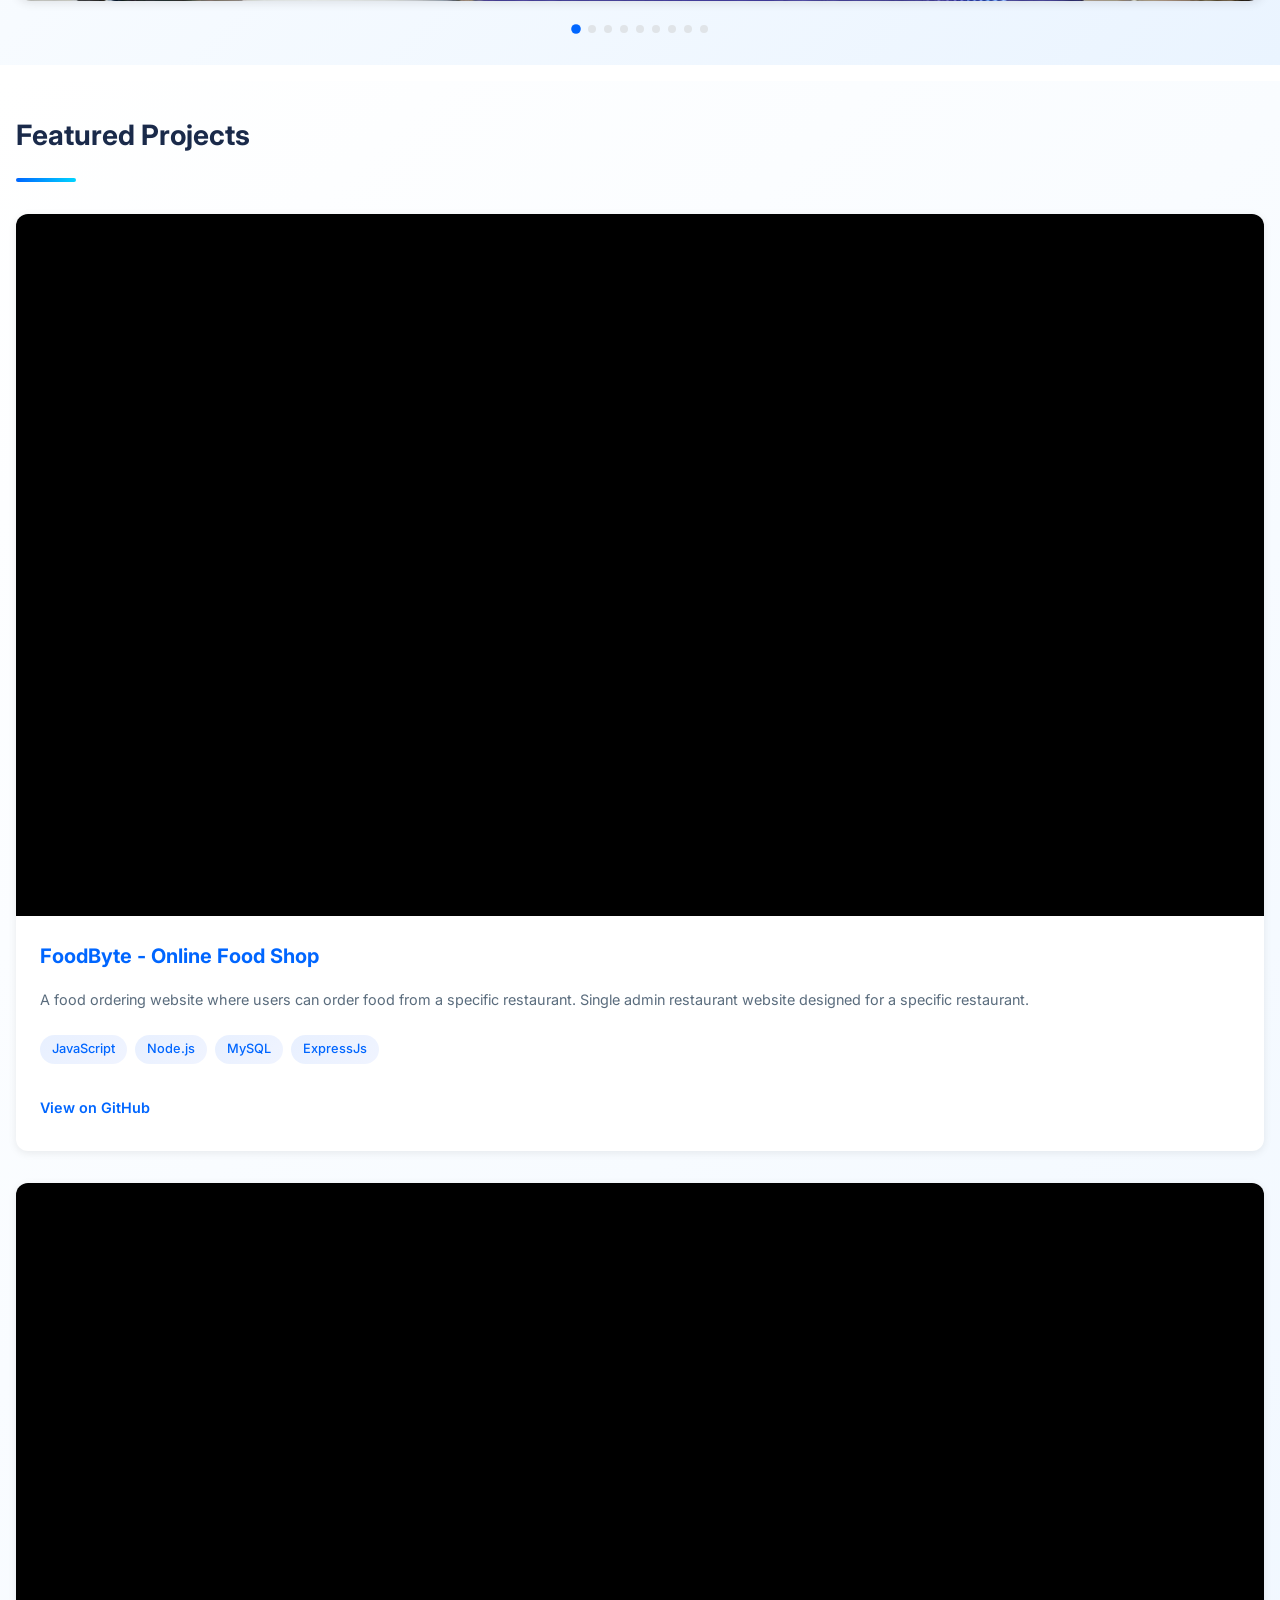
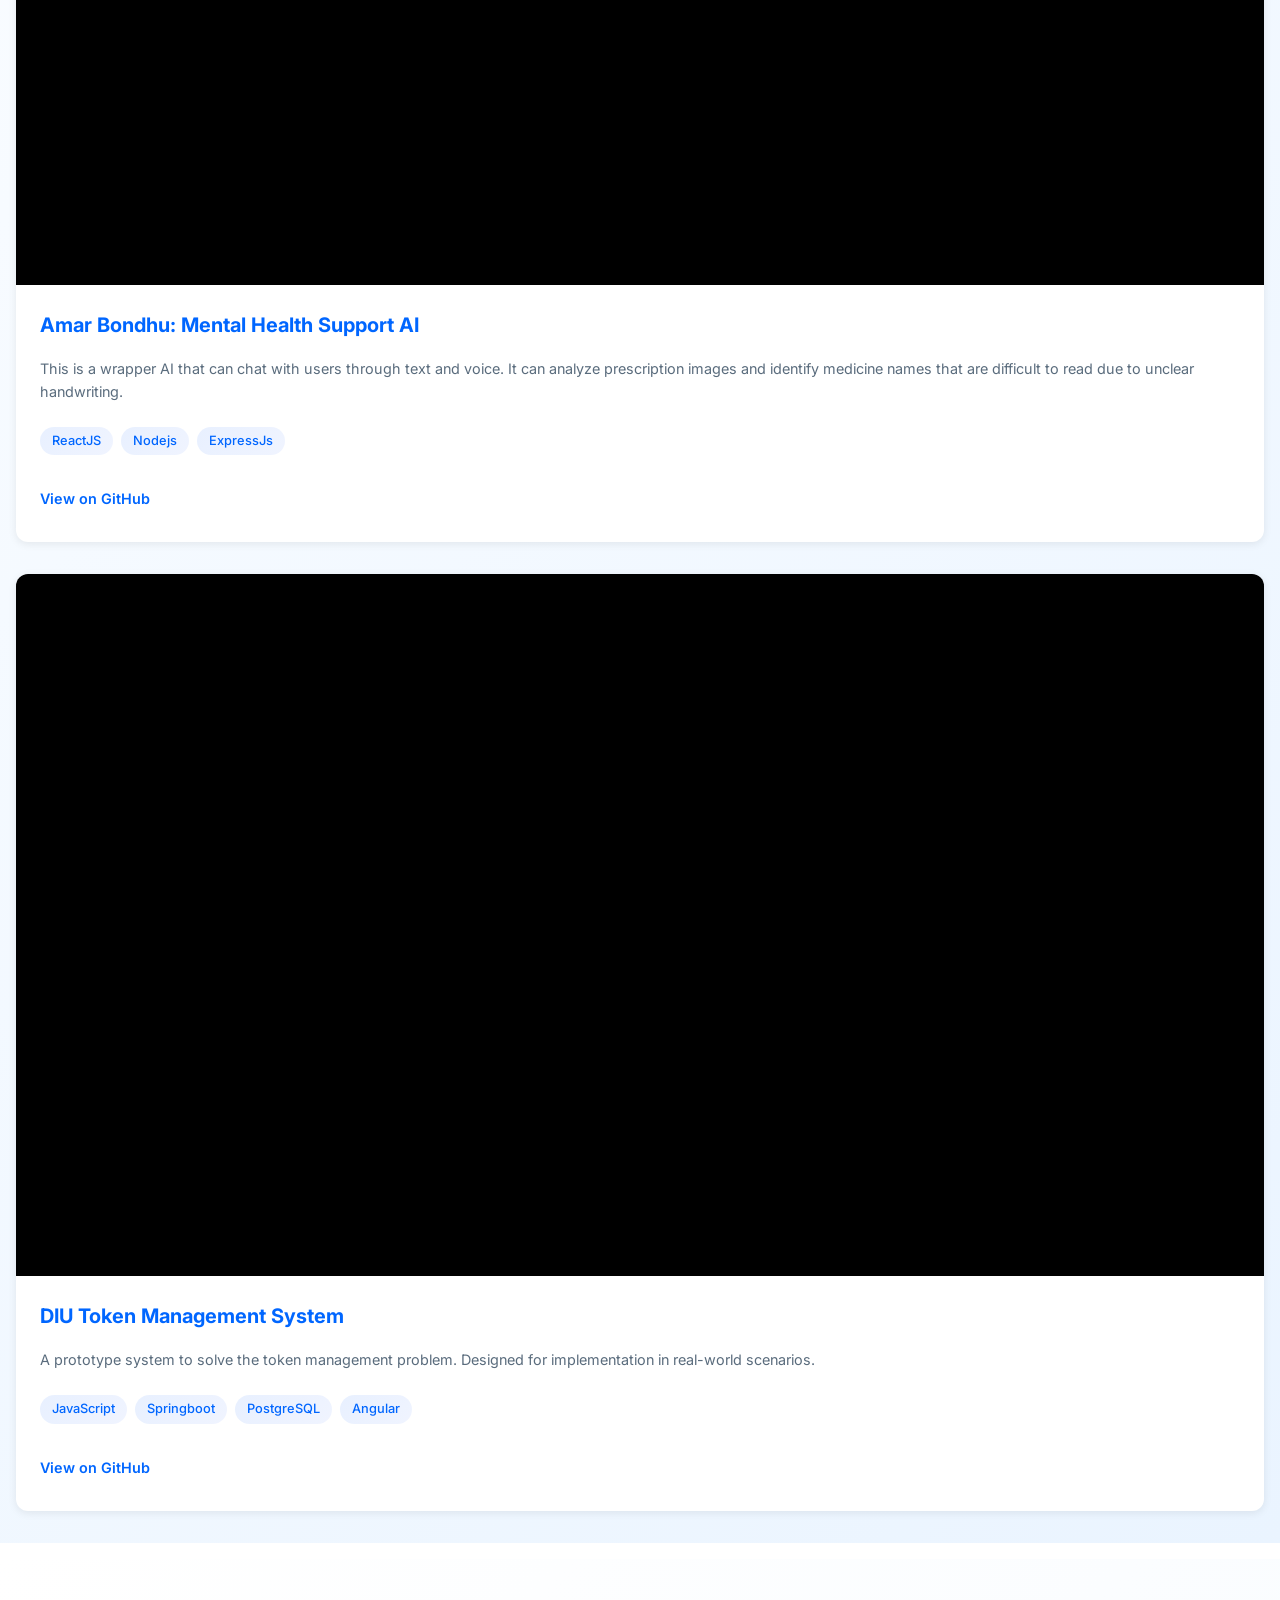
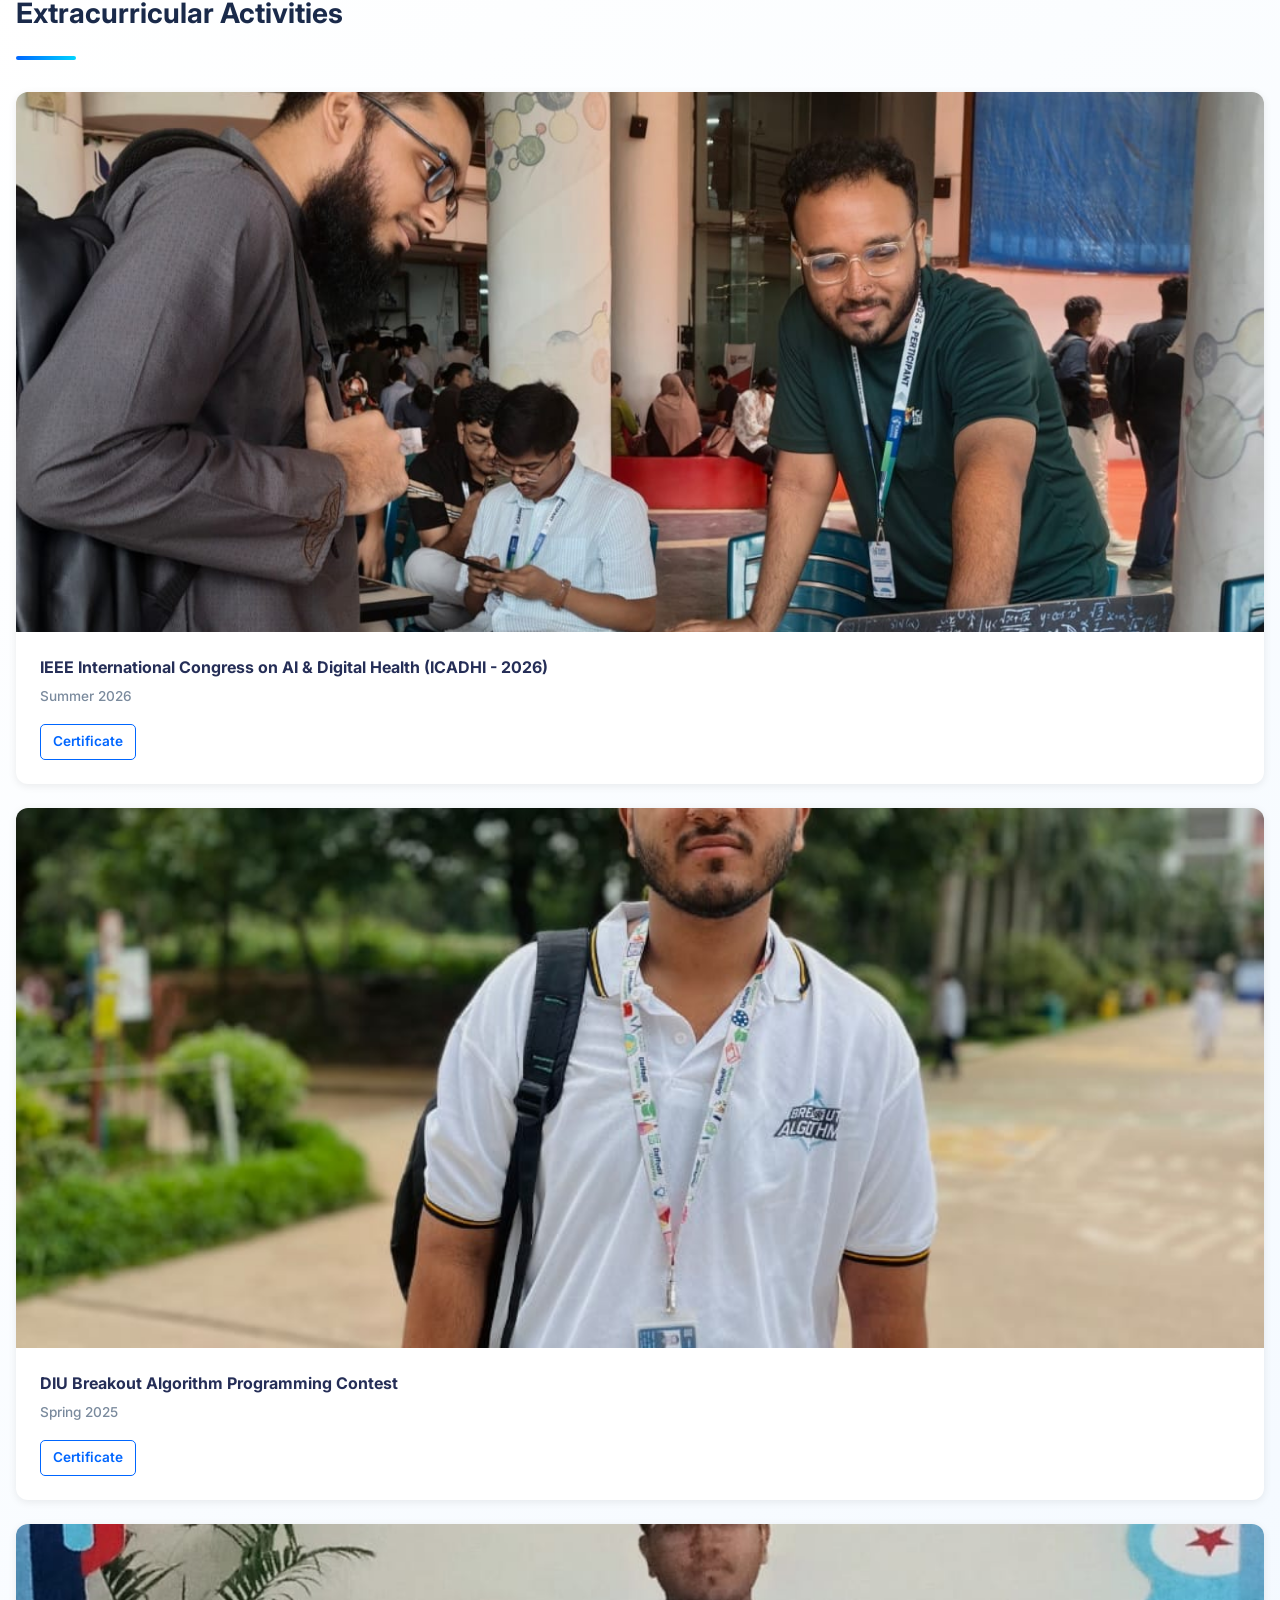
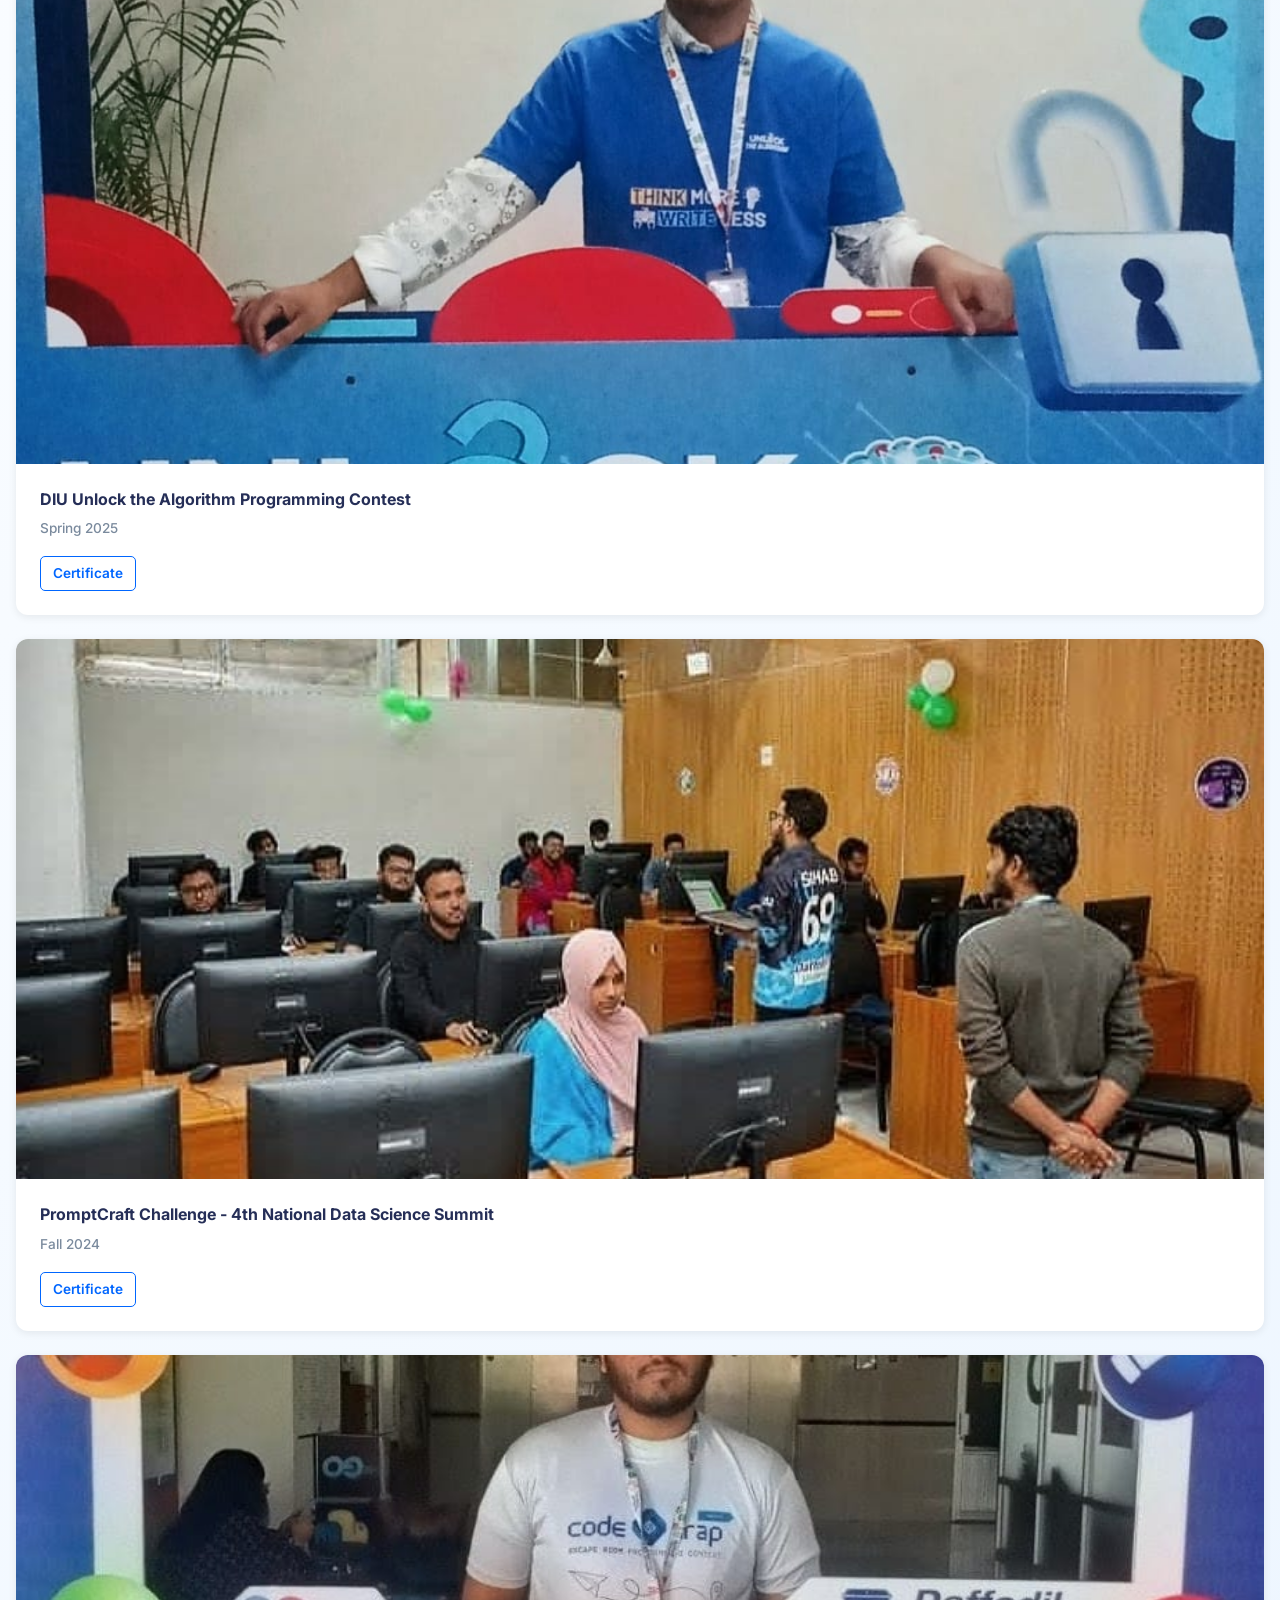
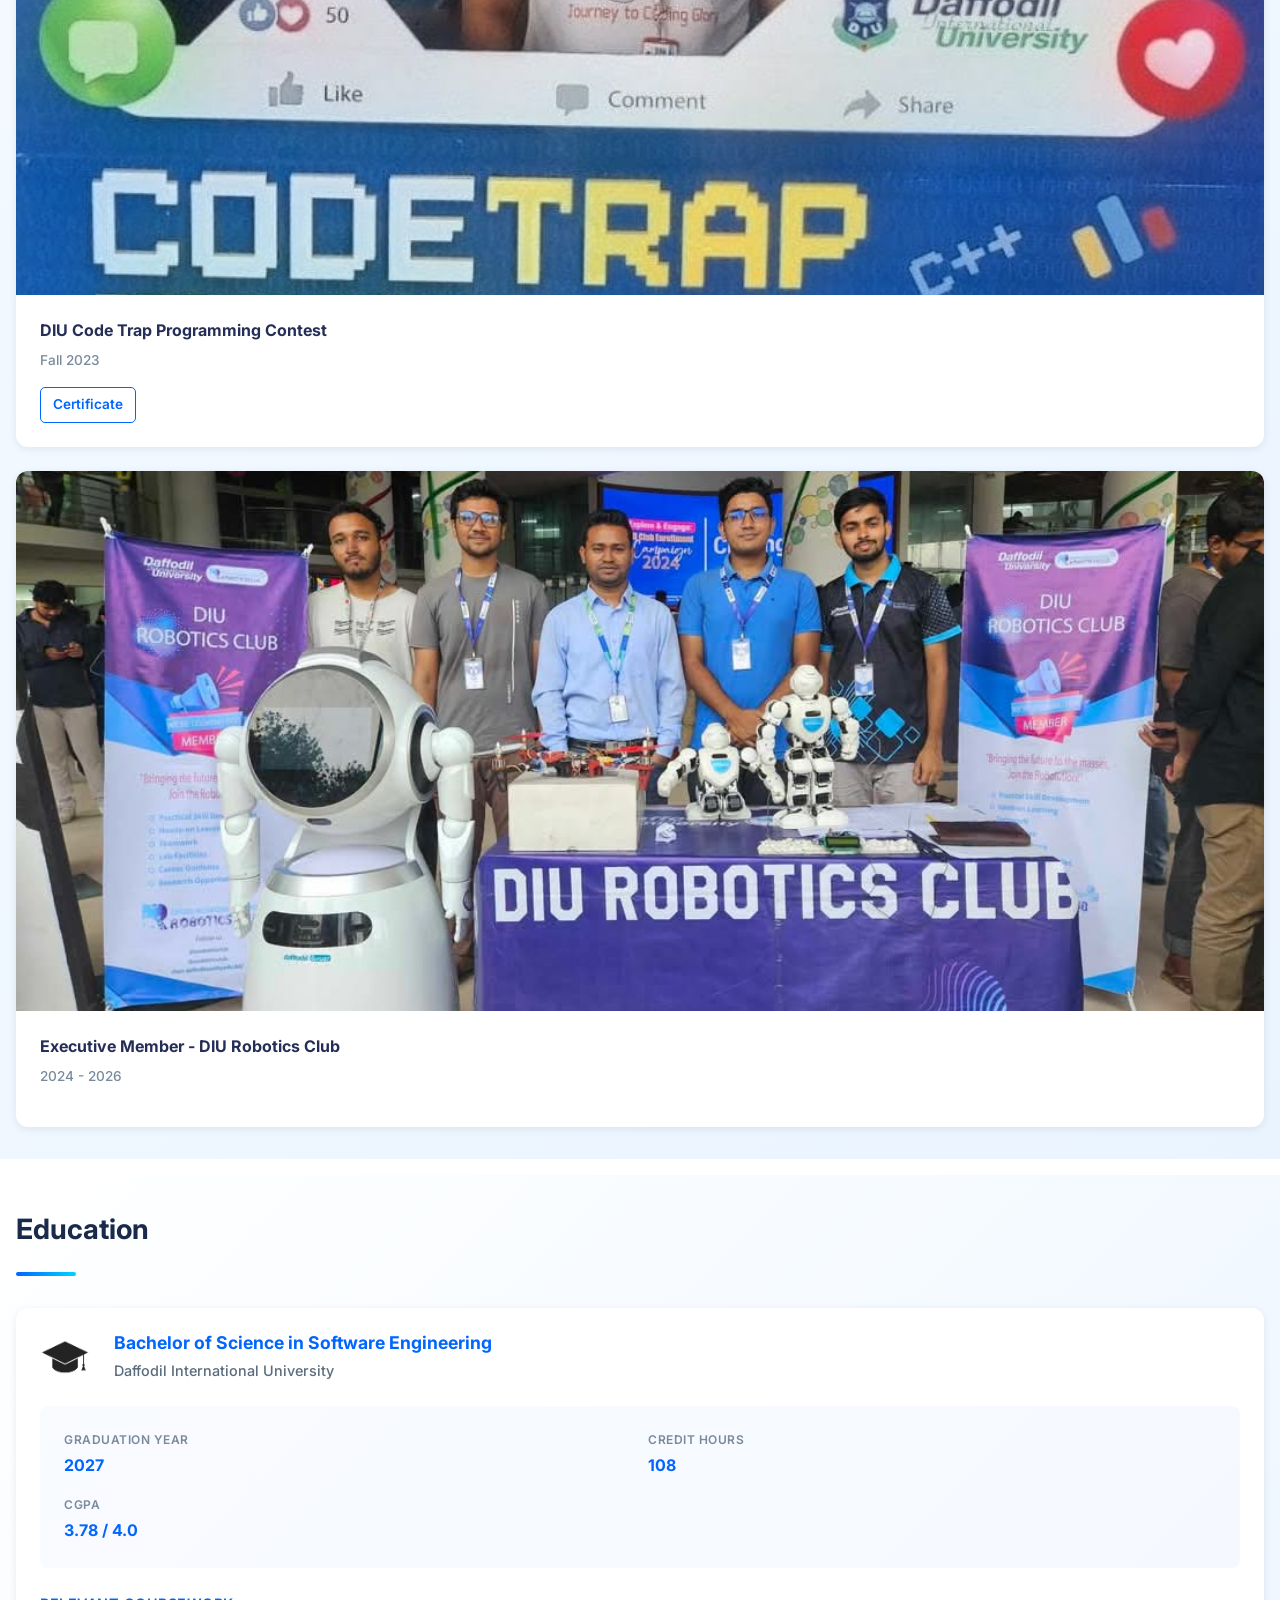
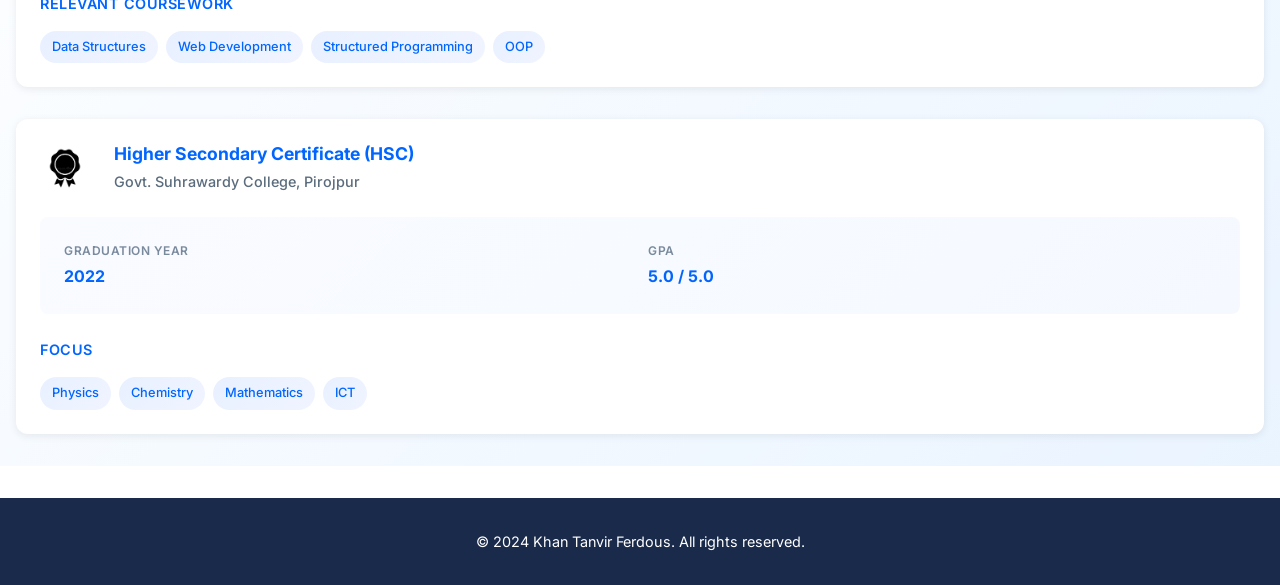
==== commit 8ec49541: "Fixed project section HTML errors" ====
--- a/mobile.html
+++ b/mobile.html
@@ -73,19 +73,20 @@
 
                 <!-- Social Links -->
                 <div class="profile-socials">
-                    <a href="https://www.linkedin.com/in/khan-tanvir-ferdous-86a6a3269/" class="social-btn" title="LinkedIn" aria-label="LinkedIn">
+                    <a  onclick="openme('https://www.linkedin.com/in/khan-tanvir-ferdous-86a6a3269/')" class="social-btn" title="LinkedIn" aria-label="LinkedIn">
                         <svg viewBox="0 0 24 24" fill="currentColor">
                             <path d="M20.447 20.452h-3.554v-5.569c0-1.328-.027-3.037-1.852-3.037-1.853 0-2.136 1.445-2.136 2.939v5.667H9.351V9h3.414v1.561h.046c.477-.9 1.637-1.85 3.37-1.85 3.601 0 4.267 2.37 4.267 5.455v6.286zM5.337 7.433c-1.144 0-2.063-.926-2.063-2.065 0-1.138.92-2.063 2.063-2.063 1.14 0 2.064.925 2.064 2.063 0 1.139-.925 2.065-2.064 2.065zm1.782 13.019H3.555V9h3.564v11.452zM22.225 0H1.771C.792 0 0 .774 0 1.729v20.542C0 23.227.792 24 1.771 24h20.451C23.2 24 24 23.227 24 22.271V1.729C24 .774 23.2 0 22.225 0z"/>
                         </svg>
                     </a>
 
-                    <a href="https://github.com/tanvir1811" class="social-btn" title="GitHub" aria-label="GitHub">
+                    <a  onclick="openme('https://github.com/tanvir1811')" class="social-btn" title="GitHub" aria-label="GitHub">
                         <svg viewBox="0 0 24 24" fill="currentColor">
                             <path d="M12 0c-6.626 0-12 5.373-12 12 0 5.302 3.438 9.8 8.207 11.387.599.111.793-.261.793-.577v-2.234c-3.338.726-4.033-1.416-4.033-1.416-.546-1.387-1.333-1.756-1.333-1.756-1.089-.745.083-.729.083-.729 1.205.084 1.839 1.237 1.839 1.237 1.07 1.834 2.807 1.304 3.492.997.107-.775.418-1.305.762-1.604-2.665-.305-5.467-1.334-5.467-5.931 0-1.311.469-2.381 1.236-3.221-.124-.303-.535-1.524.117-3.176 0 0 1.008-.322 3.301 1.23.957-.266 1.983-.399 3.003-.404 1.02.005 2.047.138 3.006.404 2.291-1.552 3.297-1.23 3.297-1.23.653 1.653.242 2.874.118 3.176.77.84 1.235 1.911 1.235 3.221 0 4.609-2.807 5.624-5.479 5.921.43.372.823 1.102.823 2.222v3.293c0 .319.192.694.801.576 4.765-1.589 8.199-6.086 8.199-11.386 0-6.627-5.373-12-12-12z"/>
                         </svg>
                     </a>
 
-                    <a href="https://www.facebook.com/khan.tanvir.ferdous.samrat" class="social-btn" title="Facebook" aria-label="Facebook">
+                    <a         onclick="openme('https://www.facebook.com/khan.tanvir.ferdous.samrat?rdid=jUGnUVUumhtHNJDf&share_url=https%3A%2F%2Fwww.facebook.com%2Fshare%2F1GhdAe8ytW%2F#')"
+ class="social-btn" title="Facebook" aria-label="Facebook">
                         <svg viewBox="0 0 24 24" fill="currentColor">
                             <path d="M22 12.07C22 6.49 17.52 2 12 2S2 6.49 2 12.07C2 17.08 5.66 21.21 10.44 22v-7.03H7.9v-2.9h2.54V9.86c0-2.5 1.49-3.89 3.77-3.89 1.09 0 2.23.2 2.23.2v2.46h-1.26c-1.24 0-1.63.77-1.63 1.56v1.87h2.78l-.44 2.9h-2.34V22C18.34 21.21 22 17.08 22 12.07z"/>
                         </svg>
@@ -160,11 +161,29 @@
                             <span class="tech-tag">MySQL</span>
                             <span class="tech-tag">ExpressJs</span>
                         </div>
-                        <a href="https://github.com/tanvir1811/FoodByte-Your-Online-food-shop-.git" class="project-link">View on GitHub</a>
-                    </div>
-                </div>
-
-                <!-- Project 2 -->
+                        <a onclick="openme('https://github.com/tanvir1811/FoodByte-Your-Online-food-shop-.git')" class="project-link">View on GitHub</a>
+                    </div>
+                </div>
+
+                <div class="project-card">
+                    <div class="project-video">
+                       <iframe width="560" height="315" src="https://www.youtube.com/embed/6c7kxMIXGW4?si=QfiqQY2tdFha_kwi" title="YouTube video player" frameborder="0" allow="accelerometer; autoplay; clipboard-write; encrypted-media; gyroscope; picture-in-picture; web-share" referrerpolicy="strict-origin-when-cross-origin" allowfullscreen></iframe>
+                    </div>
+                    <div class="project-info">
+                        <h3 class="project-title">Amar Bondhu: Mental Health Support AI</h3>
+                        <p class="project-description">
+                          This is a wrapper AI that can chat with users through text and voice. It can analyze prescription images and identify medicine names that are difficult to read due to unclear handwriting.
+                                </p> 
+                        </p>
+                        <div class="project-tech">
+                            <span class="tech-tag">ReactJS</span>
+                            <span class="tech-tag">Nodejs</span>
+                            <span class="tech-tag">ExpressJs</span>
+                           
+                        </div>
+                        <a onclick="openme('https://github.com/tanvir1811/Anar-Bondhu--A-Mental-Health-Support-Ai-.git')" class="project-link">View on GitHub</a>
+                    </div>
+                </div>
                 <div class="project-card">
                     <div class="project-video">
                         <iframe 
@@ -188,7 +207,7 @@
                             <span class="tech-tag">PostgreSQL</span>
                             <span class="tech-tag">Angular</span>
                         </div>
-                        <a href="https://github.com/tanvir1811/Token-management-Project.git" class="project-link">View on GitHub</a>
+                        <a onclick="openme('https://github.com/tanvir1811/Token-management-Project.git')" class="project-link">View on GitHub</a>
                     </div>
                 </div>
             </div>
